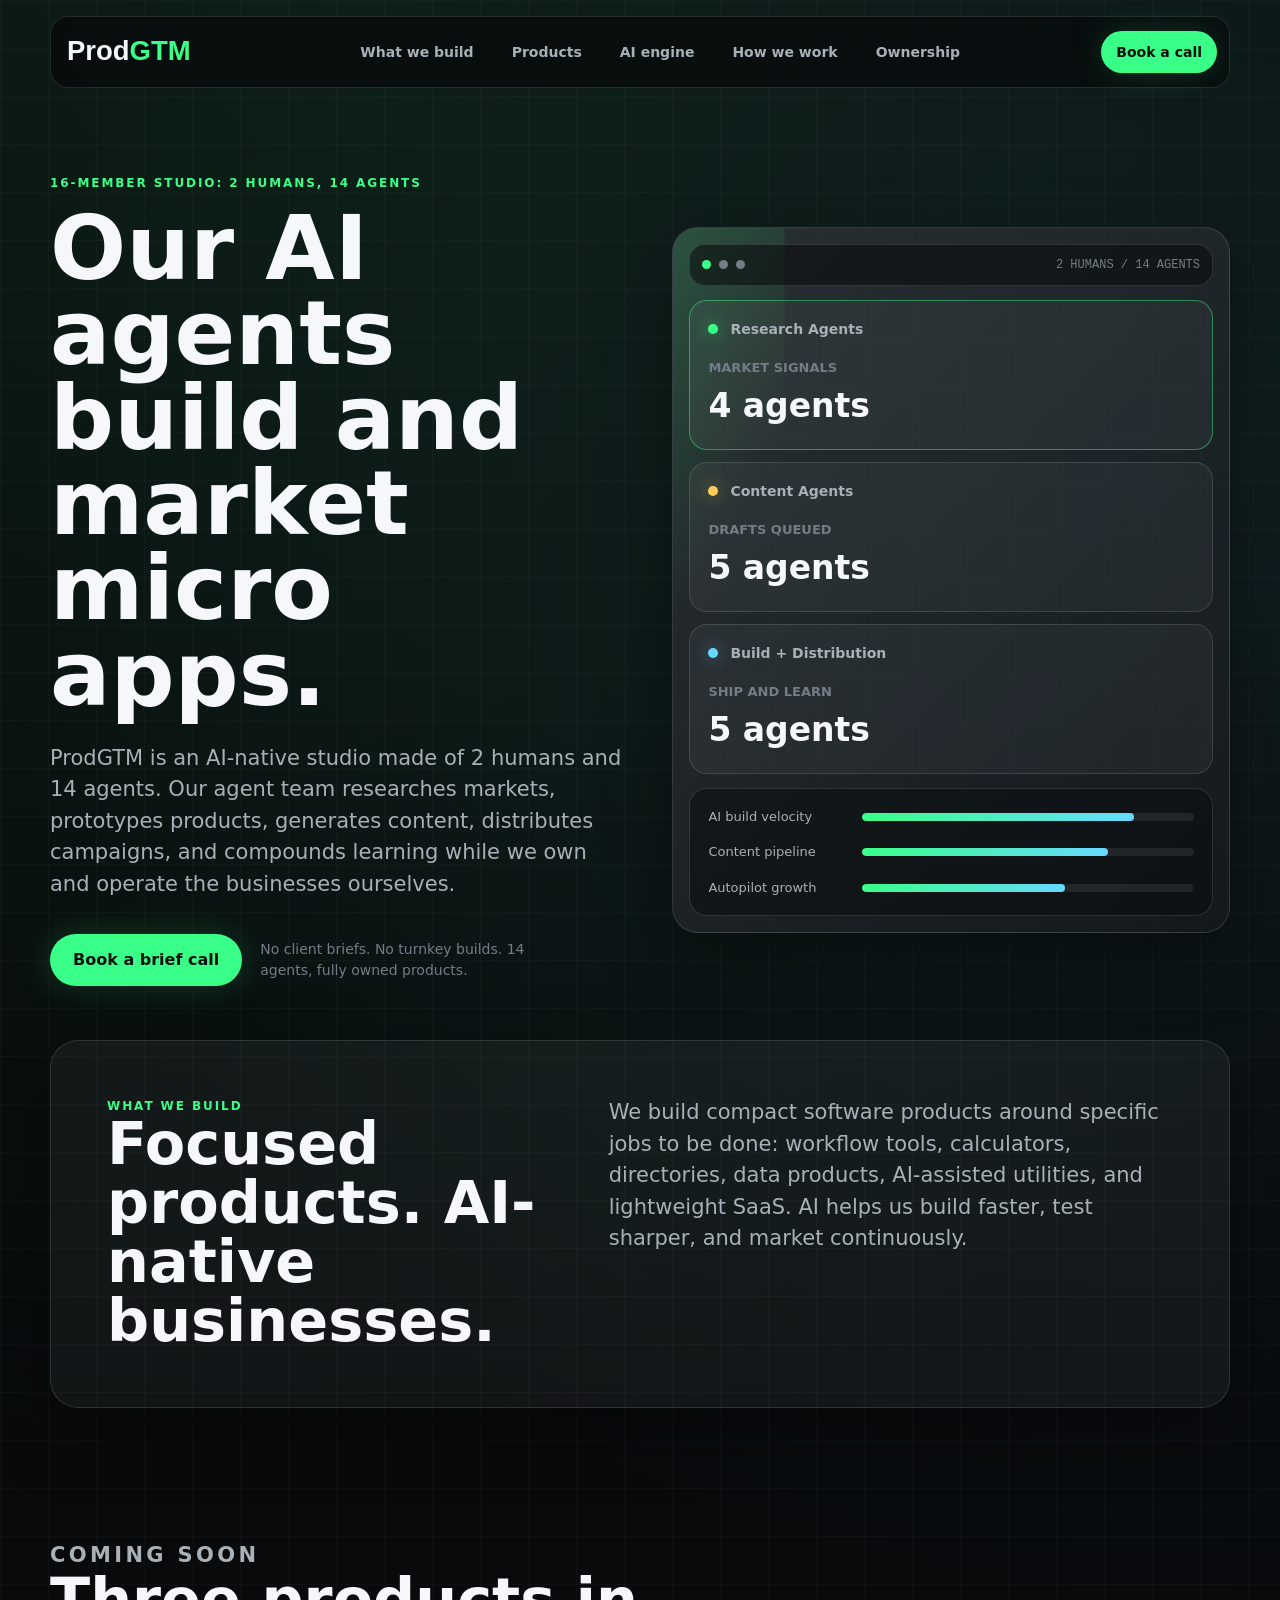
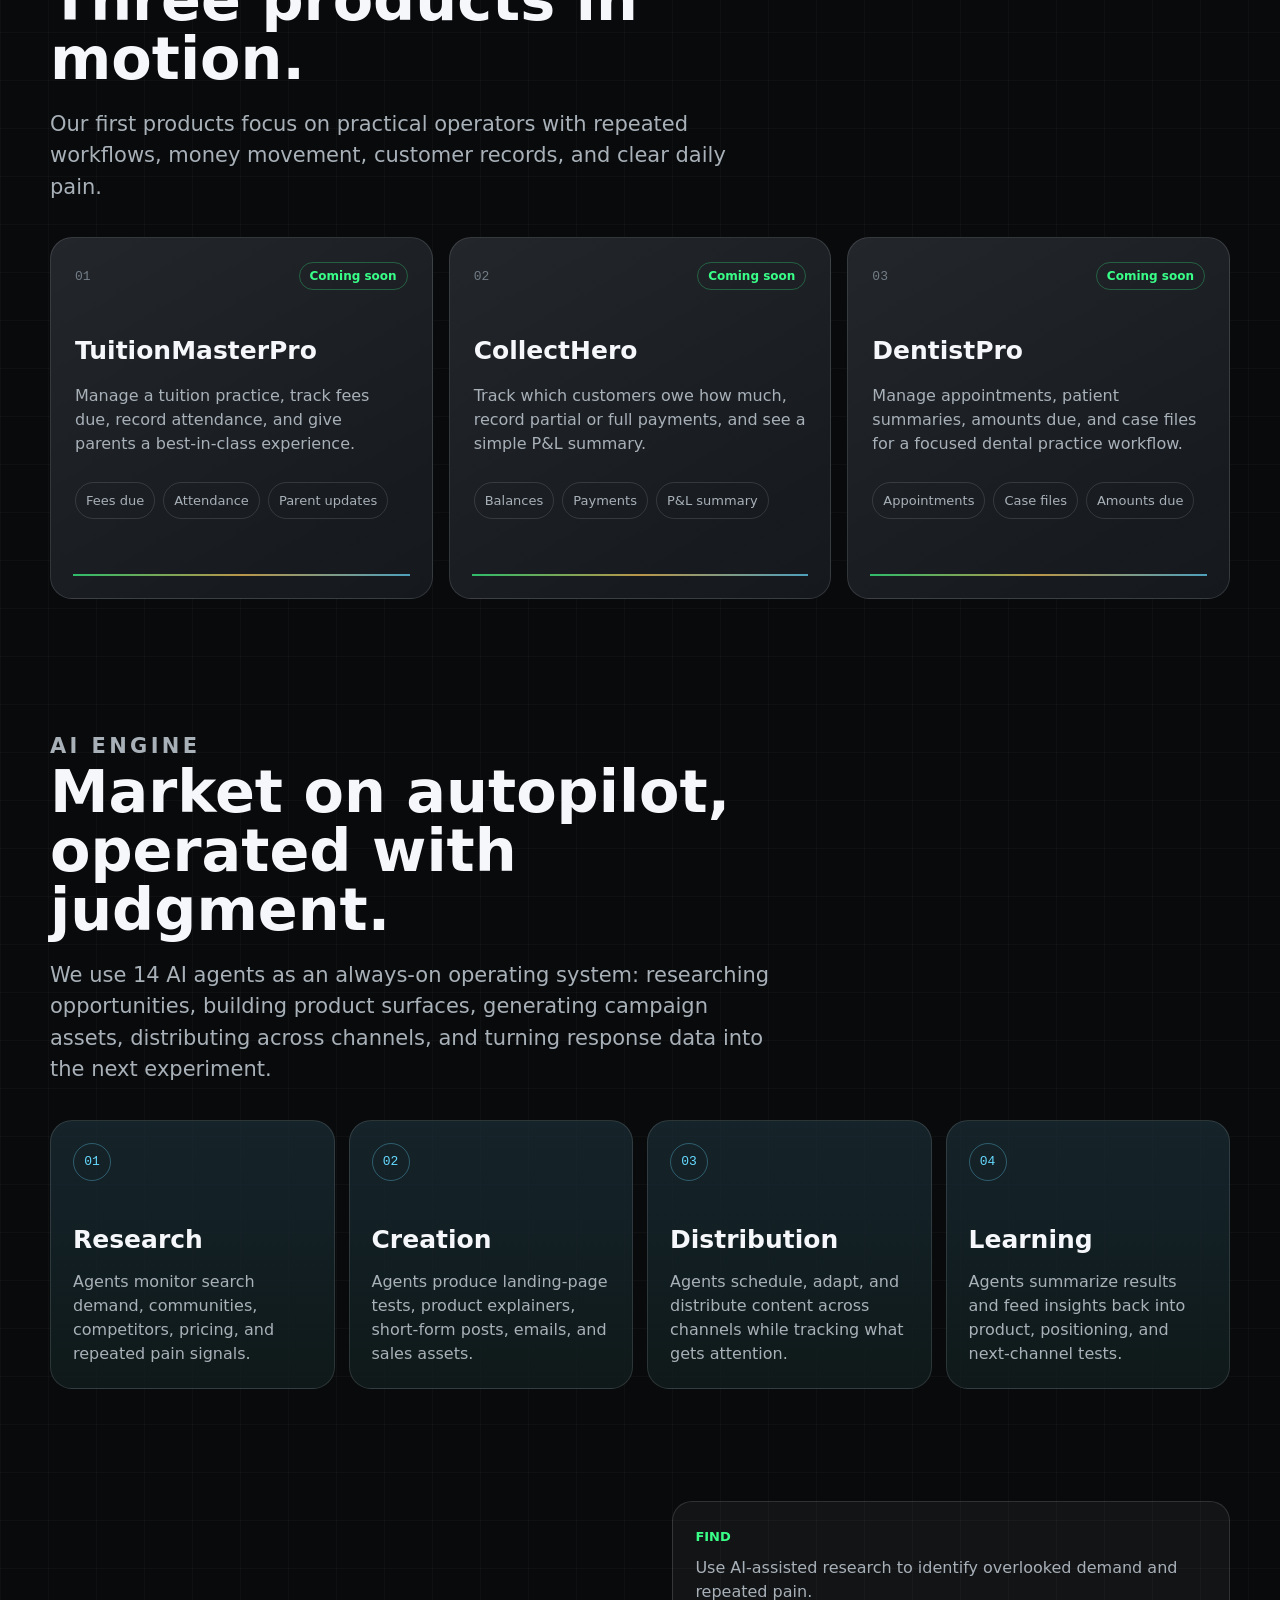
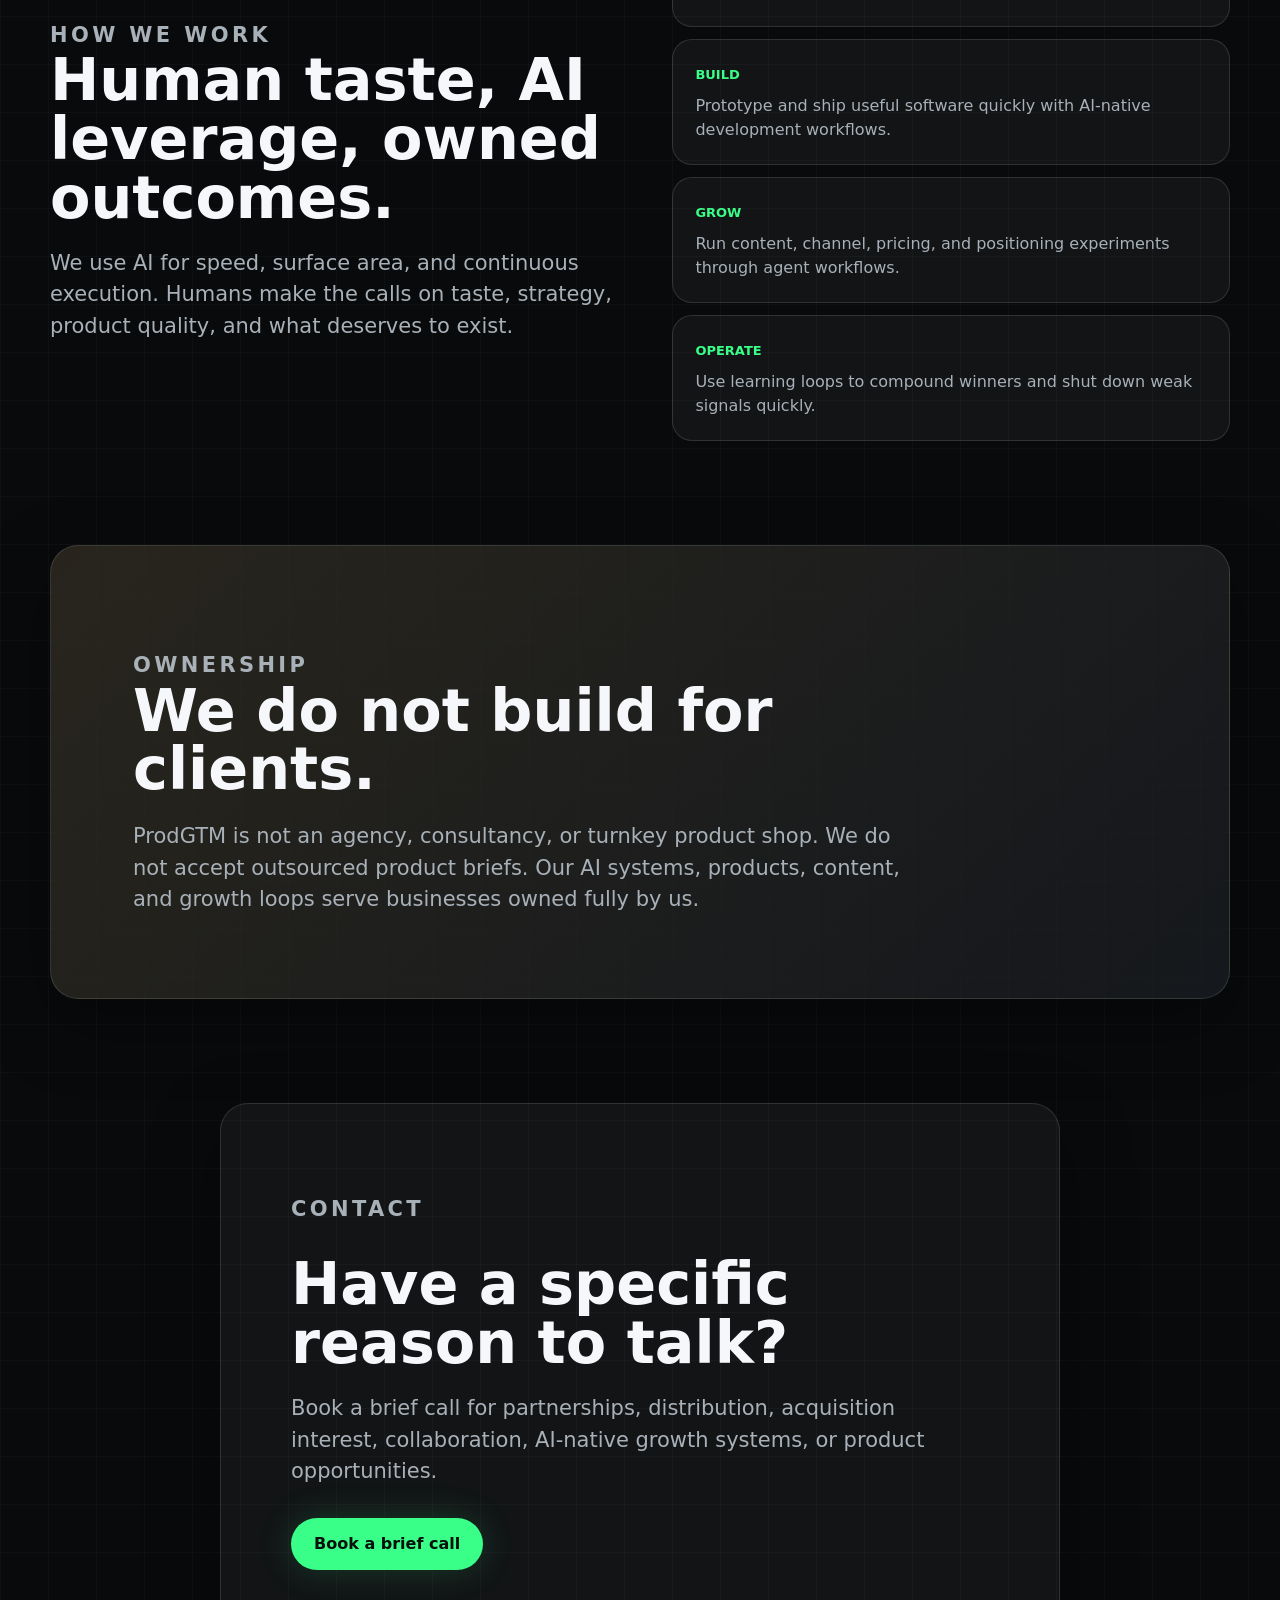
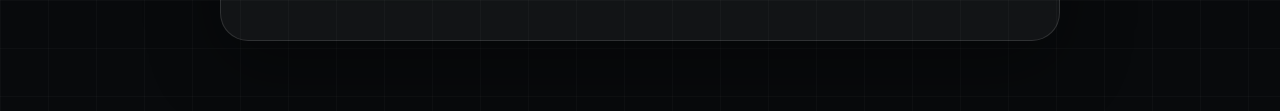
==== index.html @ bc2dc34a "Deploy ProdGTM static site" ====
<!doctype html>
<html lang="en">
  <head>
    <meta charset="utf-8" />
    <meta name="viewport" content="width=device-width, initial-scale=1" />
    <title>ProdGTM - AI-Native Owned Micro Apps</title>
    <meta
      name="description"
      content="ProdGTM is a 16-member AI-native studio: 2 humans and 14 agents building and marketing fully owned micro apps."
    />
    <meta property="og:title" content="ProdGTM - AI-Native Owned Micro Apps" />
    <meta
      property="og:description"
      content="Our AI agents build and market micro apps, with 2 humans steering taste, strategy, and ownership."
    />
    <meta property="og:type" content="website" />
    <meta property="og:url" content="https://prodgtm.com" />
    <link rel="icon" href="prodgtm-logo.svg" type="image/svg+xml" />
    <link rel="stylesheet" href="styles.css" />
  </head>
  <body>
    <div class="site-shell">
      <header class="site-header" data-elevate>
        <a class="brand" href="#top" aria-label="ProdGTM home">
          <img src="prodgtm-logo.svg" alt="ProdGTM" />
        </a>
        <nav class="desktop-nav" aria-label="Primary navigation">
          <a href="#build">What we build</a>
          <a href="#products">Products</a>
          <a href="#ai-system">AI engine</a>
          <a href="#work">How we work</a>
          <a href="#ownership">Ownership</a>
        </nav>
        <a class="nav-cta" href="https://calendar.app.google/MsTd3Yz6V2P5KDSB9" target="_blank" rel="noreferrer">
          Book a call
        </a>
      </header>

      <main id="top">
        <section class="hero section-grid" aria-labelledby="hero-title">
          <div class="hero-copy reveal">
            <p class="eyebrow">16-member studio: 2 humans, 14 agents</p>
            <h1 id="hero-title">Our AI agents build and market micro apps.</h1>
            <p class="hero-lede">
              ProdGTM is an AI-native studio made of 2 humans and 14 agents.
              Our agent team researches markets, prototypes products, generates content,
              distributes campaigns, and compounds learning while we own and operate
              the businesses ourselves.
            </p>
            <div class="hero-actions">
              <a class="primary-action" href="https://calendar.app.google/MsTd3Yz6V2P5KDSB9" target="_blank" rel="noreferrer">
                Book a brief call
              </a>
              <span>No client briefs. No turnkey builds. 14 agents, fully owned products.</span>
            </div>
          </div>

          <div class="product-console reveal" aria-label="ProdGTM AI-native operating system preview">
            <div class="console-topbar">
              <span></span>
              <span></span>
              <span></span>
              <p>2 humans / 14 agents</p>
            </div>
            <div class="console-grid">
              <article class="console-product active">
                <div>
                  <span class="status-dot"></span>
                  <p>Research Agents</p>
                </div>
                <strong>market signals</strong>
                <span class="metric">4 agents</span>
              </article>
              <article class="console-product">
                <div>
                  <span class="status-dot amber"></span>
                  <p>Content Agents</p>
                </div>
                <strong>drafts queued</strong>
                <span class="metric">5 agents</span>
              </article>
              <article class="console-product">
                <div>
                  <span class="status-dot blue"></span>
                  <p>Build + Distribution</p>
                </div>
                <strong>ship and learn</strong>
                <span class="metric">5 agents</span>
              </article>
            </div>
            <div class="signal-board">
              <div class="signal-row">
                <span>AI build velocity</span>
                <div><i style="width: 82%"></i></div>
              </div>
              <div class="signal-row">
                <span>Content pipeline</span>
                <div><i style="width: 74%"></i></div>
              </div>
              <div class="signal-row">
                <span>Autopilot growth</span>
                <div><i style="width: 61%"></i></div>
              </div>
            </div>
          </div>
        </section>

        <section class="intro-band reveal" id="build" aria-labelledby="build-title">
          <div>
            <p class="eyebrow">What we build</p>
            <h2 id="build-title">Focused products. AI-native businesses.</h2>
          </div>
          <p>
            We build compact software products around specific jobs to be done:
            workflow tools, calculators, directories, data products, AI-assisted utilities,
            and lightweight SaaS. AI helps us build faster, test sharper, and market continuously.
          </p>
        </section>

        <section class="products" id="products" aria-labelledby="products-title">
          <div class="section-heading reveal">
            <p class="eyebrow">Coming soon</p>
            <h2 id="products-title">Three products in motion.</h2>
            <p>
              Our first products focus on practical operators with repeated workflows,
              money movement, customer records, and clear daily pain.
            </p>
          </div>

          <div class="product-grid">
            <article class="product-card reveal" data-product-card>
              <div class="product-card-top">
                <span class="product-index">01</span>
                <span class="pill">Coming soon</span>
              </div>
              <h3>TuitionMasterPro</h3>
              <p>
                Manage a tuition practice, track fees due, record attendance,
                and give parents a best-in-class experience.
              </p>
              <ul>
                <li>Fees due</li>
                <li>Attendance</li>
                <li>Parent updates</li>
              </ul>
            </article>

            <article class="product-card reveal" data-product-card>
              <div class="product-card-top">
                <span class="product-index">02</span>
                <span class="pill">Coming soon</span>
              </div>
              <h3>CollectHero</h3>
              <p>
                Track which customers owe how much, record partial or full payments,
                and see a simple P&L summary.
              </p>
              <ul>
                <li>Balances</li>
                <li>Payments</li>
                <li>P&L summary</li>
              </ul>
            </article>

            <article class="product-card reveal" data-product-card>
              <div class="product-card-top">
                <span class="product-index">03</span>
                <span class="pill">Coming soon</span>
              </div>
              <h3>DentistPro</h3>
              <p>
                Manage appointments, patient summaries, amounts due, and case files
                for a focused dental practice workflow.
              </p>
              <ul>
                <li>Appointments</li>
                <li>Case files</li>
                <li>Amounts due</li>
              </ul>
            </article>
          </div>
        </section>

        <section class="ai-system" id="ai-system" aria-labelledby="ai-system-title">
          <div class="section-heading reveal">
            <p class="eyebrow">AI engine</p>
            <h2 id="ai-system-title">Market on autopilot, operated with judgment.</h2>
            <p>
              We use 14 AI agents as an always-on operating system: researching opportunities,
              building product surfaces, generating campaign assets, distributing across
              channels, and turning response data into the next experiment.
            </p>
          </div>

          <div class="agent-grid">
            <article class="agent-card reveal">
              <span>01</span>
              <h3>Research</h3>
              <p>Agents monitor search demand, communities, competitors, pricing, and repeated pain signals.</p>
            </article>
            <article class="agent-card reveal">
              <span>02</span>
              <h3>Creation</h3>
              <p>Agents produce landing-page tests, product explainers, short-form posts, emails, and sales assets.</p>
            </article>
            <article class="agent-card reveal">
              <span>03</span>
              <h3>Distribution</h3>
              <p>Agents schedule, adapt, and distribute content across channels while tracking what gets attention.</p>
            </article>
            <article class="agent-card reveal">
              <span>04</span>
              <h3>Learning</h3>
              <p>Agents summarize results and feed insights back into product, positioning, and next-channel tests.</p>
            </article>
          </div>
        </section>

        <section class="operating-model section-grid" id="work" aria-labelledby="work-title">
          <div class="section-heading reveal">
            <p class="eyebrow">How we work</p>
            <h2 id="work-title">Human taste, AI leverage, owned outcomes.</h2>
            <p>
              We use AI for speed, surface area, and continuous execution. Humans make the
              calls on taste, strategy, product quality, and what deserves to exist.
            </p>
          </div>
          <div class="principles reveal">
            <article>
              <span>Find</span>
              <p>Use AI-assisted research to identify overlooked demand and repeated pain.</p>
            </article>
            <article>
              <span>Build</span>
              <p>Prototype and ship useful software quickly with AI-native development workflows.</p>
            </article>
            <article>
              <span>Grow</span>
              <p>Run content, channel, pricing, and positioning experiments through agent workflows.</p>
            </article>
            <article>
              <span>Operate</span>
              <p>Use learning loops to compound winners and shut down weak signals quickly.</p>
            </article>
          </div>
        </section>

        <section class="ownership" id="ownership" aria-labelledby="ownership-title">
          <div class="ownership-inner reveal">
            <p class="eyebrow">Ownership</p>
            <h2 id="ownership-title">We do not build for clients.</h2>
            <p>
              ProdGTM is not an agency, consultancy, or turnkey product shop. We do not
              accept outsourced product briefs. Our AI systems, products, content, and growth
              loops serve businesses owned fully by us.
            </p>
          </div>
        </section>

        <section class="contact reveal" id="contact" aria-labelledby="contact-title">
          <p class="eyebrow">Contact</p>
          <h2 id="contact-title">Have a specific reason to talk?</h2>
          <p>
            Book a brief call for partnerships, distribution, acquisition interest,
            collaboration, AI-native growth systems, or product opportunities.
          </p>
          <a class="primary-action" href="https://calendar.app.google/MsTd3Yz6V2P5KDSB9" target="_blank" rel="noreferrer">
            Book a brief call
          </a>
        </section>
      </main>
    </div>
    <script src="script.js"></script>
  </body>
</html>
---- styles.css ----
:root {
  --bg: #080a0c;
  --panel: #101419;
  --panel-strong: #151b22;
  --text: #f5f7fa;
  --muted: #a8b0b8;
  --quiet: #737d87;
  --line: rgba(255, 255, 255, 0.12);
  --line-strong: rgba(255, 255, 255, 0.2);
  --green: #39ff88;
  --blue: #66d9ff;
  --amber: #ffcb5b;
  --shadow: 0 24px 70px rgba(0, 0, 0, 0.36);
}

* {
  box-sizing: border-box;
}

html {
  scroll-behavior: smooth;
  overflow-x: hidden;
}

body {
  margin: 0;
  min-width: 320px;
  overflow-x: hidden;
  background:
    linear-gradient(rgba(255, 255, 255, 0.025) 1px, transparent 1px),
    linear-gradient(90deg, rgba(255, 255, 255, 0.025) 1px, transparent 1px),
    radial-gradient(circle at 20% 0%, rgba(57, 255, 136, 0.08), transparent 30%),
    radial-gradient(circle at 90% 10%, rgba(102, 217, 255, 0.07), transparent 25%),
    var(--bg);
  background-size: 48px 48px, 48px 48px, auto, auto, auto;
  color: var(--text);
  font-family:
    Inter, ui-sans-serif, system-ui, -apple-system, BlinkMacSystemFont, "Segoe UI",
    sans-serif;
  line-height: 1.5;
}

a {
  color: inherit;
  text-decoration: none;
}

.site-shell {
  width: min(1180px, calc(100% - 32px));
  margin: 0 auto;
}

.site-header {
  position: sticky;
  top: 16px;
  z-index: 20;
  display: grid;
  grid-template-columns: auto 1fr auto;
  align-items: center;
  gap: 22px;
  min-height: 72px;
  margin-top: 16px;
  padding: 10px 12px 10px 16px;
  border: 1px solid var(--line);
  border-radius: 18px;
  background: rgba(8, 10, 12, 0.78);
  backdrop-filter: blur(18px);
  transition: border-color 180ms ease, background 180ms ease, box-shadow 180ms ease;
}

.site-header.is-elevated {
  border-color: var(--line-strong);
  background: rgba(8, 10, 12, 0.92);
  box-shadow: var(--shadow);
}

.brand {
  display: flex;
  align-items: center;
  width: 152px;
  height: 42px;
  overflow: hidden;
}

.brand img {
  width: 152px;
  height: 42px;
  object-fit: contain;
  object-position: left center;
}

.desktop-nav {
  display: flex;
  justify-content: center;
  gap: 10px;
}

.desktop-nav a,
.nav-cta {
  display: inline-flex;
  align-items: center;
  justify-content: center;
  min-height: 42px;
  padding: 0 14px;
  border-radius: 999px;
  color: var(--muted);
  font-size: 14px;
  font-weight: 650;
  white-space: nowrap;
}

.desktop-nav a:hover {
  color: var(--text);
  background: rgba(255, 255, 255, 0.06);
}

.nav-cta,
.primary-action {
  border: 1px solid rgba(57, 255, 136, 0.36);
  color: #07100b;
  background: var(--green);
  box-shadow: 0 0 34px rgba(57, 255, 136, 0.17);
}

.nav-cta:hover,
.primary-action:hover {
  transform: translateY(-1px);
  box-shadow: 0 12px 42px rgba(57, 255, 136, 0.24);
}

main {
  padding-bottom: 70px;
}

.section-grid {
  display: grid;
  grid-template-columns: minmax(0, 1.02fr) minmax(360px, 0.98fr);
  gap: 42px;
  align-items: center;
}

.hero {
  min-height: calc(100vh - 104px);
  padding: 86px 0 54px;
}

.eyebrow {
  margin: 0 0 14px;
  color: var(--green);
  font-size: 12px;
  font-weight: 760;
  letter-spacing: 0.16em;
  text-transform: uppercase;
}

h1,
h2,
h3,
p {
  overflow-wrap: anywhere;
}

h1 {
  max-width: 760px;
  margin: 0;
  font-size: clamp(52px, 7vw, 92px);
  line-height: 0.95;
  letter-spacing: 0;
}

h2 {
  margin: 0;
  font-size: clamp(34px, 4.6vw, 62px);
  line-height: 1;
  letter-spacing: 0;
}

h3 {
  margin: 0;
  font-size: 25px;
  letter-spacing: 0;
}

.hero-lede,
.section-heading p,
.intro-band > p,
.ownership p,
.contact p {
  color: var(--muted);
  font-size: clamp(17px, 2vw, 21px);
}

.hero-lede {
  max-width: 660px;
  margin: 26px 0 0;
}

.hero-actions {
  display: flex;
  align-items: center;
  gap: 18px;
  margin-top: 34px;
}

.hero-actions span {
  max-width: 310px;
  color: var(--quiet);
  font-size: 14px;
}

.primary-action {
  display: inline-flex;
  align-items: center;
  justify-content: center;
  min-height: 52px;
  padding: 0 22px;
  border-radius: 999px;
  font-weight: 780;
  text-align: center;
  transition: transform 180ms ease, box-shadow 180ms ease;
}

.product-console {
  position: relative;
  padding: 16px;
  border: 1px solid var(--line);
  border-radius: 26px;
  background:
    linear-gradient(135deg, rgba(255, 255, 255, 0.11), rgba(255, 255, 255, 0.02)),
    rgba(16, 20, 25, 0.72);
  box-shadow: var(--shadow);
  overflow: hidden;
}

.product-console::before {
  content: "";
  position: absolute;
  inset: 0;
  background:
    linear-gradient(120deg, transparent 0%, rgba(57, 255, 136, 0.18) 45%, transparent 70%);
  transform: translateX(-80%);
  animation: scan 7s ease-in-out infinite;
  pointer-events: none;
}

.console-topbar {
  position: relative;
  display: flex;
  align-items: center;
  gap: 8px;
  min-height: 42px;
  padding: 0 12px;
  border: 1px solid var(--line);
  border-radius: 16px;
  background: rgba(8, 10, 12, 0.55);
}

.console-topbar span {
  width: 9px;
  height: 9px;
  border-radius: 50%;
  background: var(--quiet);
}

.console-topbar span:first-child {
  background: var(--green);
}

.console-topbar p {
  margin: 0 0 0 auto;
  color: var(--quiet);
  font-family: ui-monospace, "SFMono-Regular", Menlo, Consolas, monospace;
  font-size: 12px;
  text-transform: uppercase;
}

.console-grid {
  position: relative;
  display: grid;
  gap: 12px;
  margin-top: 14px;
}

.console-product {
  padding: 18px;
  border: 1px solid var(--line);
  border-radius: 18px;
  background: rgba(255, 255, 255, 0.045);
}

.console-product.active {
  border-color: rgba(57, 255, 136, 0.45);
}

.console-product div,
.product-card-top {
  display: flex;
  align-items: center;
  justify-content: space-between;
  gap: 12px;
}

.console-product p {
  margin: 0 auto 0 0;
  color: var(--muted);
  font-size: 14px;
  font-weight: 700;
}

.console-product strong {
  display: block;
  margin-top: 18px;
  color: var(--quiet);
  font-size: 13px;
  text-transform: uppercase;
}

.metric {
  display: block;
  margin-top: 4px;
  font-size: 33px;
  font-weight: 780;
}

.status-dot {
  width: 10px;
  height: 10px;
  border-radius: 50%;
  background: var(--green);
  box-shadow: 0 0 16px rgba(57, 255, 136, 0.6);
}

.status-dot.amber {
  background: var(--amber);
  box-shadow: 0 0 16px rgba(255, 203, 91, 0.5);
}

.status-dot.blue {
  background: var(--blue);
  box-shadow: 0 0 16px rgba(102, 217, 255, 0.5);
}

.signal-board {
  position: relative;
  display: grid;
  gap: 16px;
  margin-top: 14px;
  padding: 18px;
  border: 1px solid var(--line);
  border-radius: 18px;
  background: rgba(8, 10, 12, 0.45);
}

.signal-row {
  display: grid;
  grid-template-columns: 140px 1fr;
  gap: 14px;
  align-items: center;
}

.signal-row span {
  color: var(--muted);
  font-size: 13px;
}

.signal-row div {
  height: 8px;
  overflow: hidden;
  border-radius: 999px;
  background: rgba(255, 255, 255, 0.08);
}

.signal-row i {
  display: block;
  height: 100%;
  border-radius: inherit;
  background: linear-gradient(90deg, var(--green), var(--blue));
}

.intro-band,
.ownership,
.contact {
  margin: 0 0 104px;
  border: 1px solid var(--line);
  border-radius: 28px;
  background: rgba(255, 255, 255, 0.045);
  box-shadow: var(--shadow);
}

.intro-band {
  display: grid;
  grid-template-columns: 0.9fr 1.1fr;
  gap: 40px;
  align-items: start;
  padding: clamp(28px, 5vw, 56px);
}

.intro-band p {
  margin: 0;
}

.products,
.ai-system,
.operating-model {
  padding: 8px 0 104px;
}

.section-heading {
  max-width: 720px;
}

.section-heading p {
  margin: 20px 0 0;
}

.product-grid {
  display: grid;
  grid-template-columns: repeat(3, 1fr);
  gap: 16px;
  margin-top: 34px;
}

.product-card {
  position: relative;
  min-height: 362px;
  padding: 24px;
  border: 1px solid var(--line);
  border-radius: 22px;
  background:
    linear-gradient(150deg, rgba(255, 255, 255, 0.08), rgba(255, 255, 255, 0.02)),
    var(--panel);
  overflow: hidden;
  transition: transform 220ms ease, border-color 220ms ease, background 220ms ease;
}

.product-card::after {
  content: "";
  position: absolute;
  inset: auto 22px 22px 22px;
  height: 2px;
  background: linear-gradient(90deg, var(--green), var(--amber), var(--blue));
  opacity: 0.7;
}

.product-card:hover,
.product-card.is-hovered {
  transform: translateY(-6px);
  border-color: rgba(255, 255, 255, 0.28);
  background:
    linear-gradient(150deg, rgba(57, 255, 136, 0.1), rgba(102, 217, 255, 0.045)),
    var(--panel-strong);
}

.product-index {
  color: var(--quiet);
  font-family: ui-monospace, "SFMono-Regular", Menlo, Consolas, monospace;
  font-size: 13px;
}

.pill {
  display: inline-flex;
  align-items: center;
  min-height: 28px;
  padding: 0 10px;
  border: 1px solid rgba(57, 255, 136, 0.28);
  border-radius: 999px;
  color: var(--green);
  font-size: 12px;
  font-weight: 760;
}

.product-card h3 {
  margin-top: 42px;
}

.product-card p {
  margin: 14px 0 0;
  color: var(--muted);
}

.product-card ul {
  display: flex;
  flex-wrap: wrap;
  gap: 8px;
  margin: 26px 0 0;
  padding: 0;
  list-style: none;
}

.product-card li {
  padding: 8px 10px;
  border: 1px solid var(--line);
  border-radius: 999px;
  color: var(--muted);
  font-size: 13px;
}

.agent-grid {
  display: grid;
  grid-template-columns: repeat(4, 1fr);
  gap: 14px;
  margin-top: 34px;
}

.agent-card {
  min-height: 260px;
  padding: 22px;
  border: 1px solid var(--line);
  border-radius: 22px;
  background:
    linear-gradient(180deg, rgba(102, 217, 255, 0.09), rgba(57, 255, 136, 0.035)),
    rgba(16, 20, 25, 0.76);
}

.agent-card span {
  display: inline-flex;
  align-items: center;
  justify-content: center;
  width: 38px;
  height: 38px;
  border: 1px solid rgba(102, 217, 255, 0.32);
  border-radius: 50%;
  color: var(--blue);
  font-family: ui-monospace, "SFMono-Regular", Menlo, Consolas, monospace;
  font-size: 13px;
}

.agent-card h3 {
  margin-top: 40px;
}

.agent-card p {
  margin: 12px 0 0;
  color: var(--muted);
}

@media (max-width: 1100px) {
  .desktop-nav {
    gap: 4px;
  }

  .desktop-nav a {
    padding: 0 10px;
    font-size: 13px;
  }

  .agent-grid {
    grid-template-columns: repeat(2, 1fr);
  }
}

.principles {
  display: grid;
  gap: 12px;
}

.principles article {
  padding: 22px;
  border: 1px solid var(--line);
  border-radius: 20px;
  background: rgba(255, 255, 255, 0.045);
}

.principles span {
  color: var(--green);
  font-size: 13px;
  font-weight: 780;
  text-transform: uppercase;
}

.principles p {
  margin: 8px 0 0;
  color: var(--muted);
}

.ownership {
  padding: clamp(34px, 7vw, 82px);
  background:
    linear-gradient(135deg, rgba(255, 203, 91, 0.11), rgba(255, 255, 255, 0.03)),
    rgba(16, 20, 25, 0.72);
}

.ownership-inner {
  max-width: 900px;
}

.ownership p {
  max-width: 780px;
  margin: 22px 0 0;
}

.contact {
  display: grid;
  justify-items: start;
  max-width: 840px;
  margin: 0 auto;
  padding: clamp(34px, 6vw, 70px);
}

.contact h2 {
  max-width: 720px;
}

.contact p {
  max-width: 690px;
  margin: 20px 0 30px;
}

.reveal {
  opacity: 0;
  transform: translateY(18px);
  transition: opacity 600ms ease, transform 600ms ease;
}

.reveal.is-visible {
  opacity: 1;
  transform: translateY(0);
}

@keyframes scan {
  0%,
  55% {
    transform: translateX(-90%);
  }
  100% {
    transform: translateX(90%);
  }
}

@media (max-width: 920px) {
  .site-header {
    grid-template-columns: auto auto;
    justify-content: space-between;
  }

  .desktop-nav {
    display: none;
  }

  .section-grid,
  .intro-band,
  .product-grid,
  .agent-grid {
    grid-template-columns: 1fr;
  }

  .hero {
    min-height: auto;
    padding-top: 64px;
  }

  .product-console {
    max-width: 620px;
  }
}

@media (max-width: 620px) {
  .site-shell {
    width: min(100% - 24px, 1180px);
  }

  .site-header {
    top: 10px;
    min-height: 64px;
    gap: 10px;
    padding: 9px;
    border-radius: 16px;
  }

  .brand {
    width: 126px;
    height: 36px;
  }

  .brand img {
    width: 126px;
    height: 36px;
  }

  .nav-cta {
    min-height: 38px;
    padding: 0 12px;
    font-size: 13px;
  }

  h1 {
    font-size: clamp(40px, 12.5vw, 58px);
    line-height: 0.98;
  }

  h2 {
    font-size: clamp(31px, 10vw, 44px);
    line-height: 1.04;
  }

  h3 {
    font-size: 23px;
  }

  .eyebrow {
    font-size: 11px;
    letter-spacing: 0.13em;
  }

  .hero {
    padding-bottom: 44px;
  }

  .hero-lede,
  .section-heading p,
  .intro-band > p,
  .ownership p,
  .contact p {
    font-size: 16px;
  }

  .hero-actions {
    align-items: flex-start;
    flex-direction: column;
    gap: 12px;
    margin-top: 28px;
  }

  .hero-actions span {
    max-width: 100%;
  }

  .product-console {
    padding: 10px;
    border-radius: 20px;
  }

  .console-product,
  .signal-board,
  .principles article,
  .product-card,
  .agent-card {
    border-radius: 16px;
  }

  .console-topbar p {
    font-size: 10px;
    letter-spacing: 0;
  }

  .metric {
    font-size: 27px;
  }

  .signal-row {
    grid-template-columns: 1fr;
    gap: 7px;
  }

  .intro-band,
  .ownership,
  .contact {
    margin-bottom: 72px;
    border-radius: 20px;
    padding: 24px;
  }

  .products,
  .ai-system,
  .operating-model {
    padding-bottom: 72px;
  }

  .product-card {
    min-height: auto;
    padding: 22px;
  }

  .agent-card {
    min-height: auto;
    padding: 20px;
  }

  .agent-card h3 {
    margin-top: 28px;
  }
}

@media (max-width: 420px) {
  .site-shell {
    width: min(100% - 18px, 1180px);
  }

  .site-header {
    top: 8px;
    min-height: 58px;
    padding: 8px;
  }

  .brand {
    width: 112px;
    height: 32px;
  }

  .brand img {
    width: 112px;
    height: 32px;
  }

  .nav-cta {
    min-height: 36px;
    padding: 0 10px;
    font-size: 12px;
  }

  .hero {
    padding-top: 52px;
  }

  .primary-action {
    width: 100%;
    min-height: 50px;
  }

  .console-product {
    padding: 15px;
  }

  .metric {
    font-size: 24px;
  }

  .product-card ul {
    gap: 6px;
  }

  .product-card li {
    padding: 7px 9px;
    font-size: 12px;
  }
}

@media (prefers-reduced-motion: reduce) {
  *,
  *::before,
  *::after {
    animation-duration: 0.01ms !important;
    animation-iteration-count: 1 !important;
    scroll-behavior: auto !important;
    transition-duration: 0.01ms !important;
  }
}
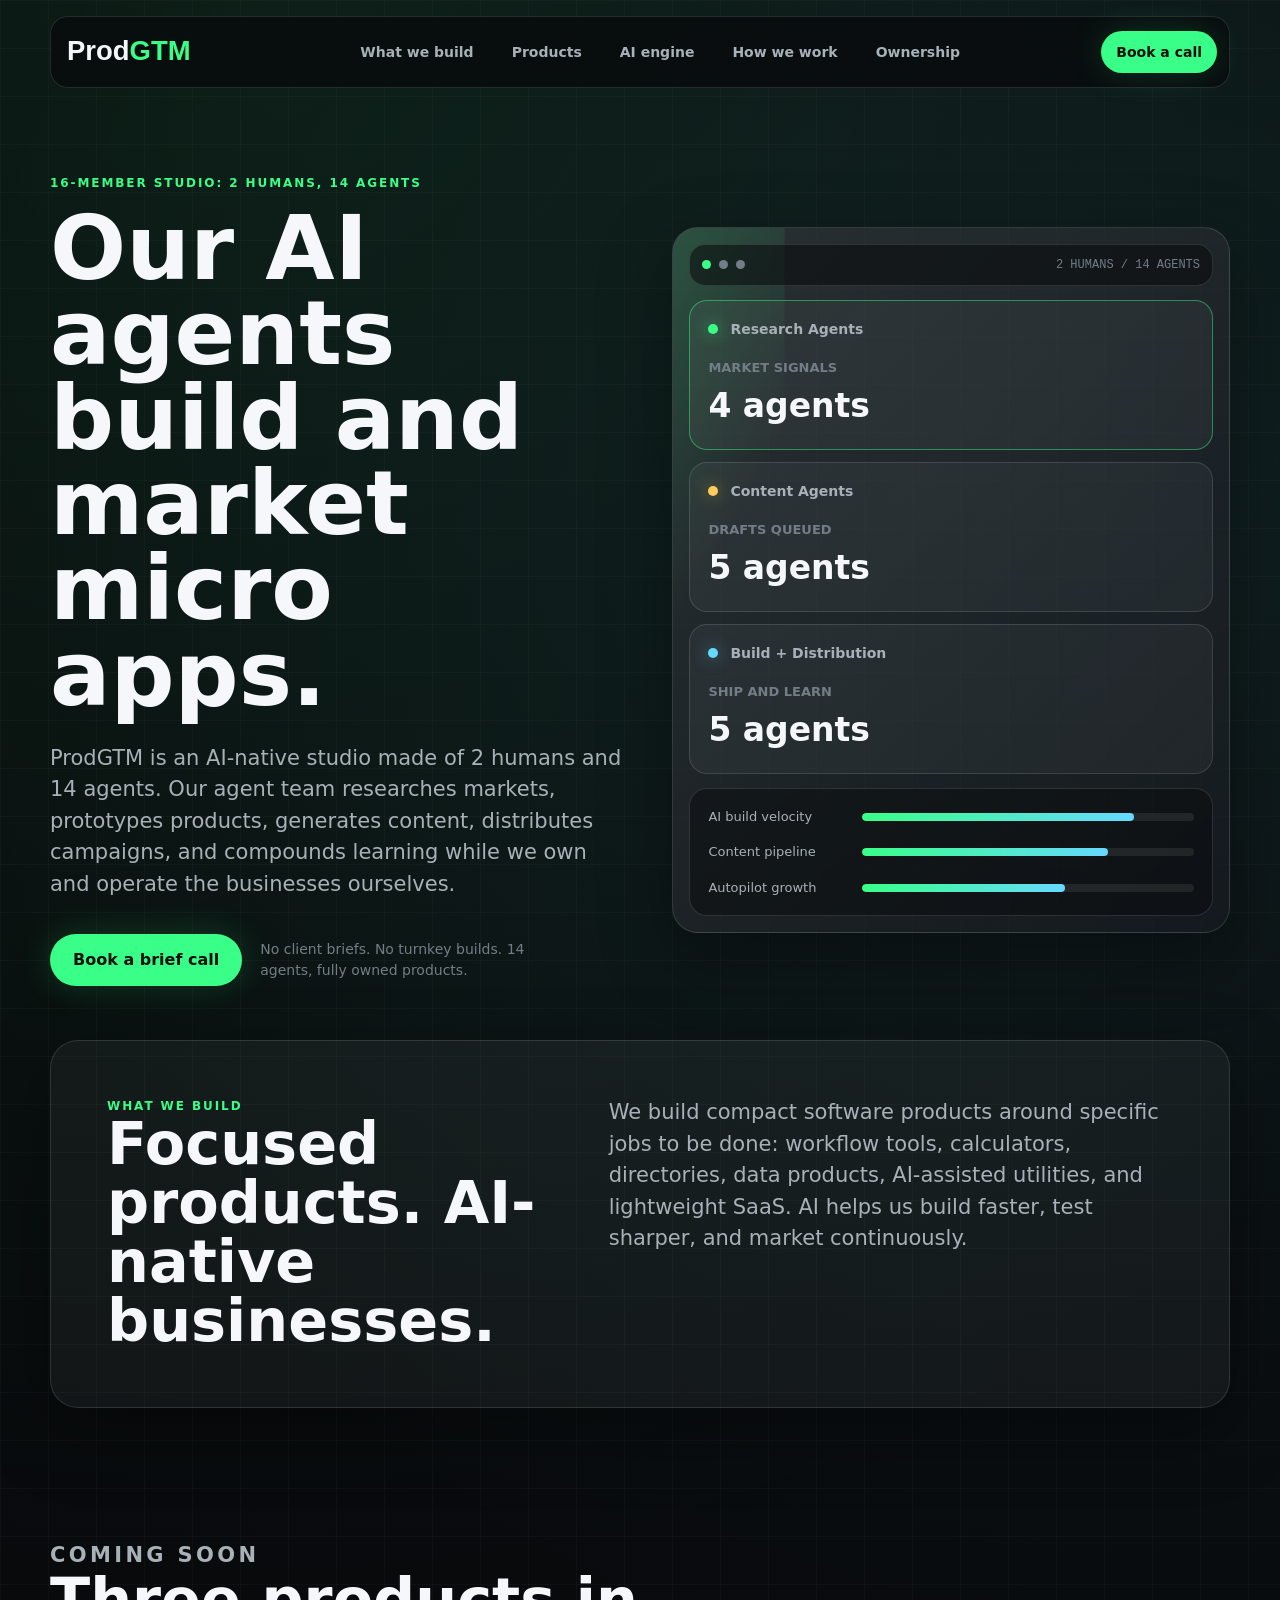
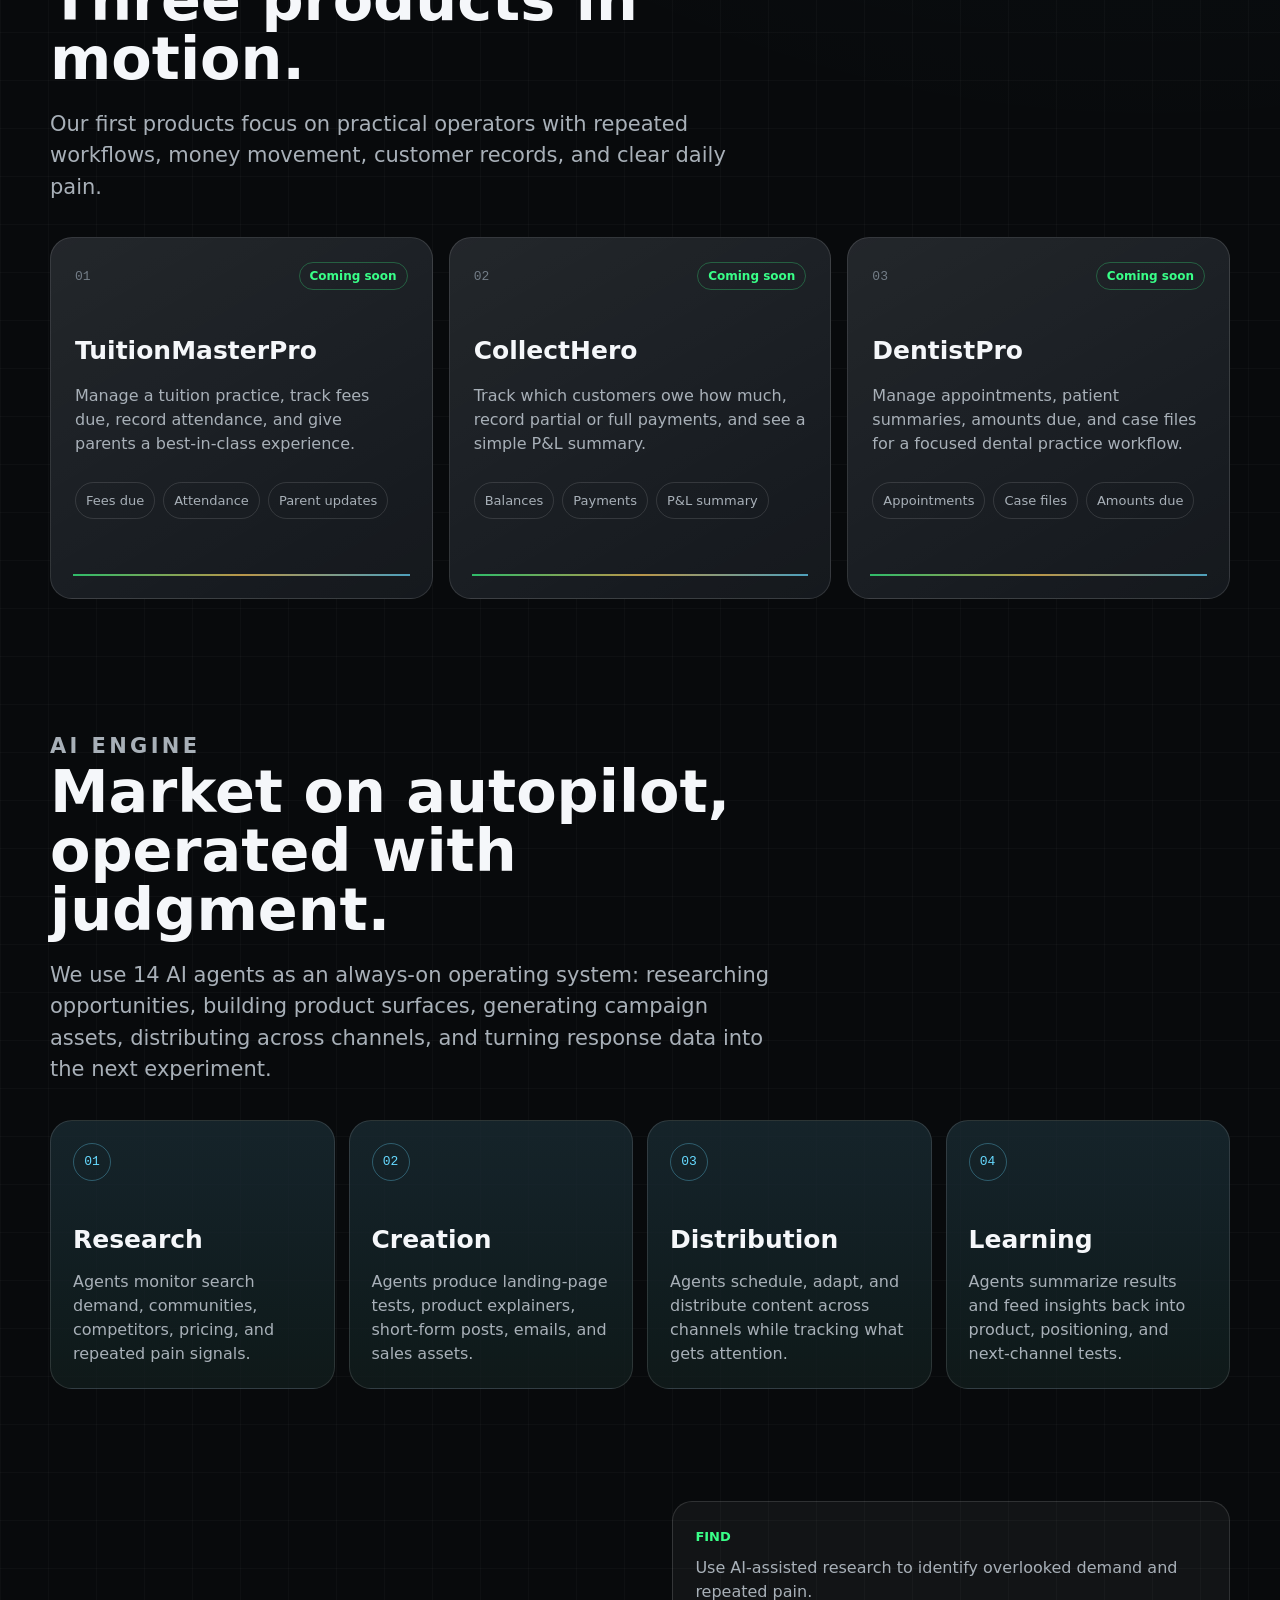
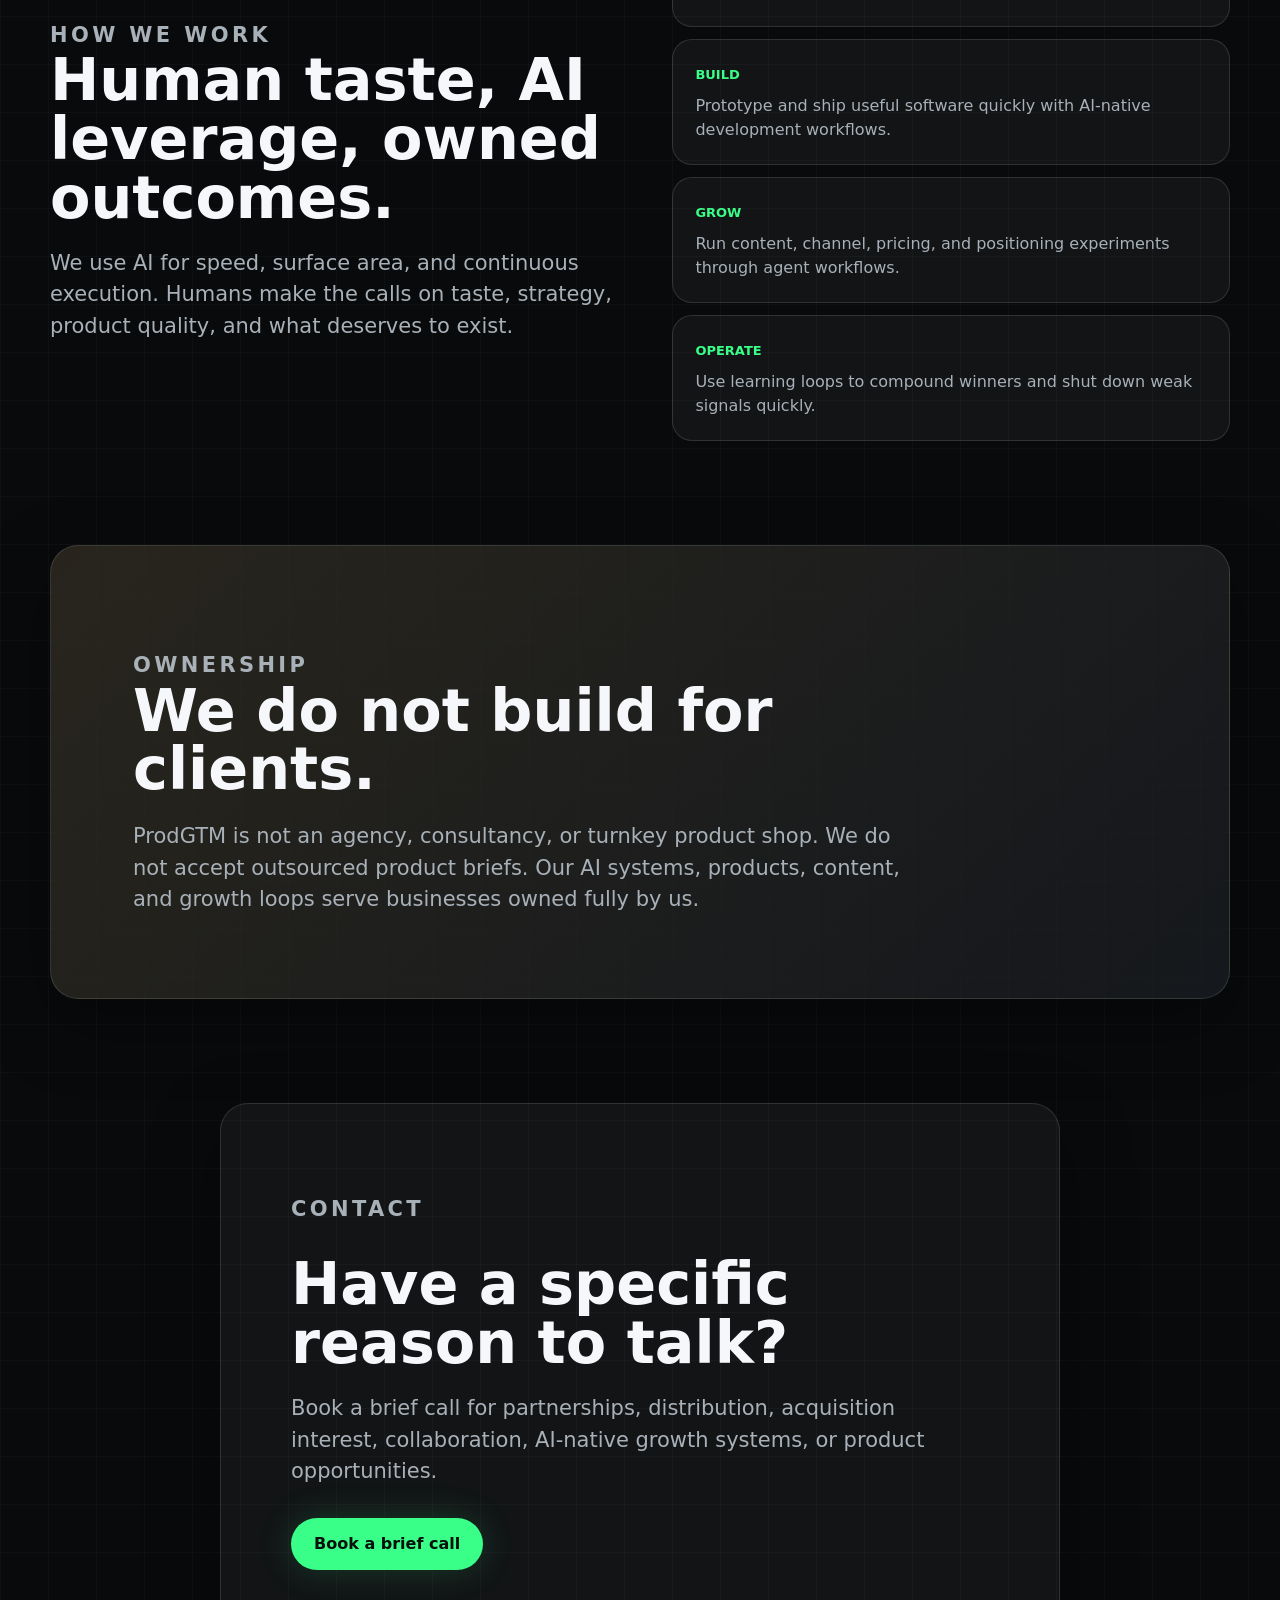
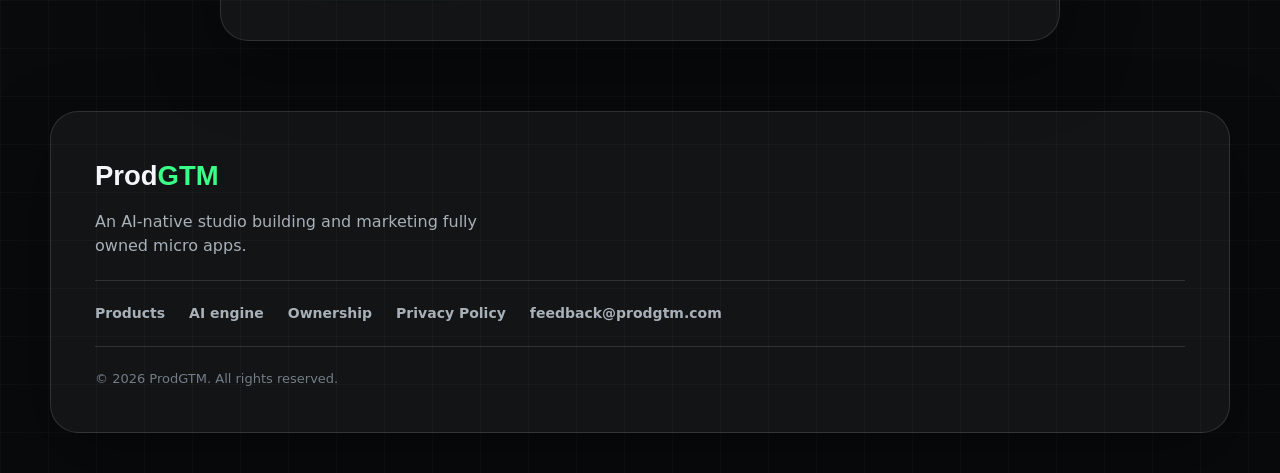
==== commit 8a7a7ec9: "Make privacy policy cover all ProdGTM brands; add homepage footer - Rewrite privacy policy as a sing" ====
--- a/index.html
+++ b/index.html
@@ -269,6 +269,27 @@
           </a>
         </section>
       </main>
+
+      <footer class="site-footer reveal">
+        <div class="footer-top">
+          <a class="brand" href="#top" aria-label="ProdGTM home">
+            <img src="prodgtm-logo.svg" alt="ProdGTM" />
+          </a>
+          <p class="footer-tagline">
+            An AI-native studio building and marketing fully owned micro apps.
+          </p>
+        </div>
+        <nav class="footer-links" aria-label="Footer navigation">
+          <a href="#products">Products</a>
+          <a href="#ai-system">AI engine</a>
+          <a href="#ownership">Ownership</a>
+          <a href="/privacy-policy">Privacy Policy</a>
+          <a href="mailto:feedback@prodgtm.com">feedback@prodgtm.com</a>
+        </nav>
+        <div class="footer-bottom">
+          <p>© 2026 ProdGTM. All rights reserved.</p>
+        </div>
+      </footer>
     </div>
     <script src="script.js"></script>
   </body>
--- a/styles.css
+++ b/styles.css
@@ -606,6 +606,63 @@
   margin: 20px 0 30px;
 }
 
+.site-footer {
+  margin: 0 0 40px;
+  padding: clamp(28px, 4vw, 44px);
+  border: 1px solid var(--line);
+  border-radius: 28px;
+  background: rgba(255, 255, 255, 0.045);
+  box-shadow: var(--shadow);
+  display: grid;
+  gap: 22px;
+}
+
+.footer-top {
+  display: flex;
+  flex-direction: column;
+  gap: 12px;
+}
+
+.footer-tagline {
+  margin: 0;
+  max-width: 440px;
+  color: var(--muted);
+}
+
+.footer-links {
+  display: flex;
+  flex-wrap: wrap;
+  gap: 10px 24px;
+  padding: 22px 0;
+  border-top: 1px solid var(--line);
+  border-bottom: 1px solid var(--line);
+}
+
+.footer-links a {
+  color: var(--muted);
+  font-size: 14px;
+  font-weight: 650;
+  transition: color 160ms ease;
+}
+
+.footer-links a:hover {
+  color: var(--text);
+}
+
+.footer-bottom {
+  display: flex;
+  justify-content: space-between;
+  align-items: center;
+  flex-wrap: wrap;
+  gap: 8px;
+}
+
+.footer-bottom p {
+  margin: 0;
+  color: var(--quiet);
+  font-size: 13px;
+}
+
 .reveal {
   opacity: 0;
   transform: translateY(18px);
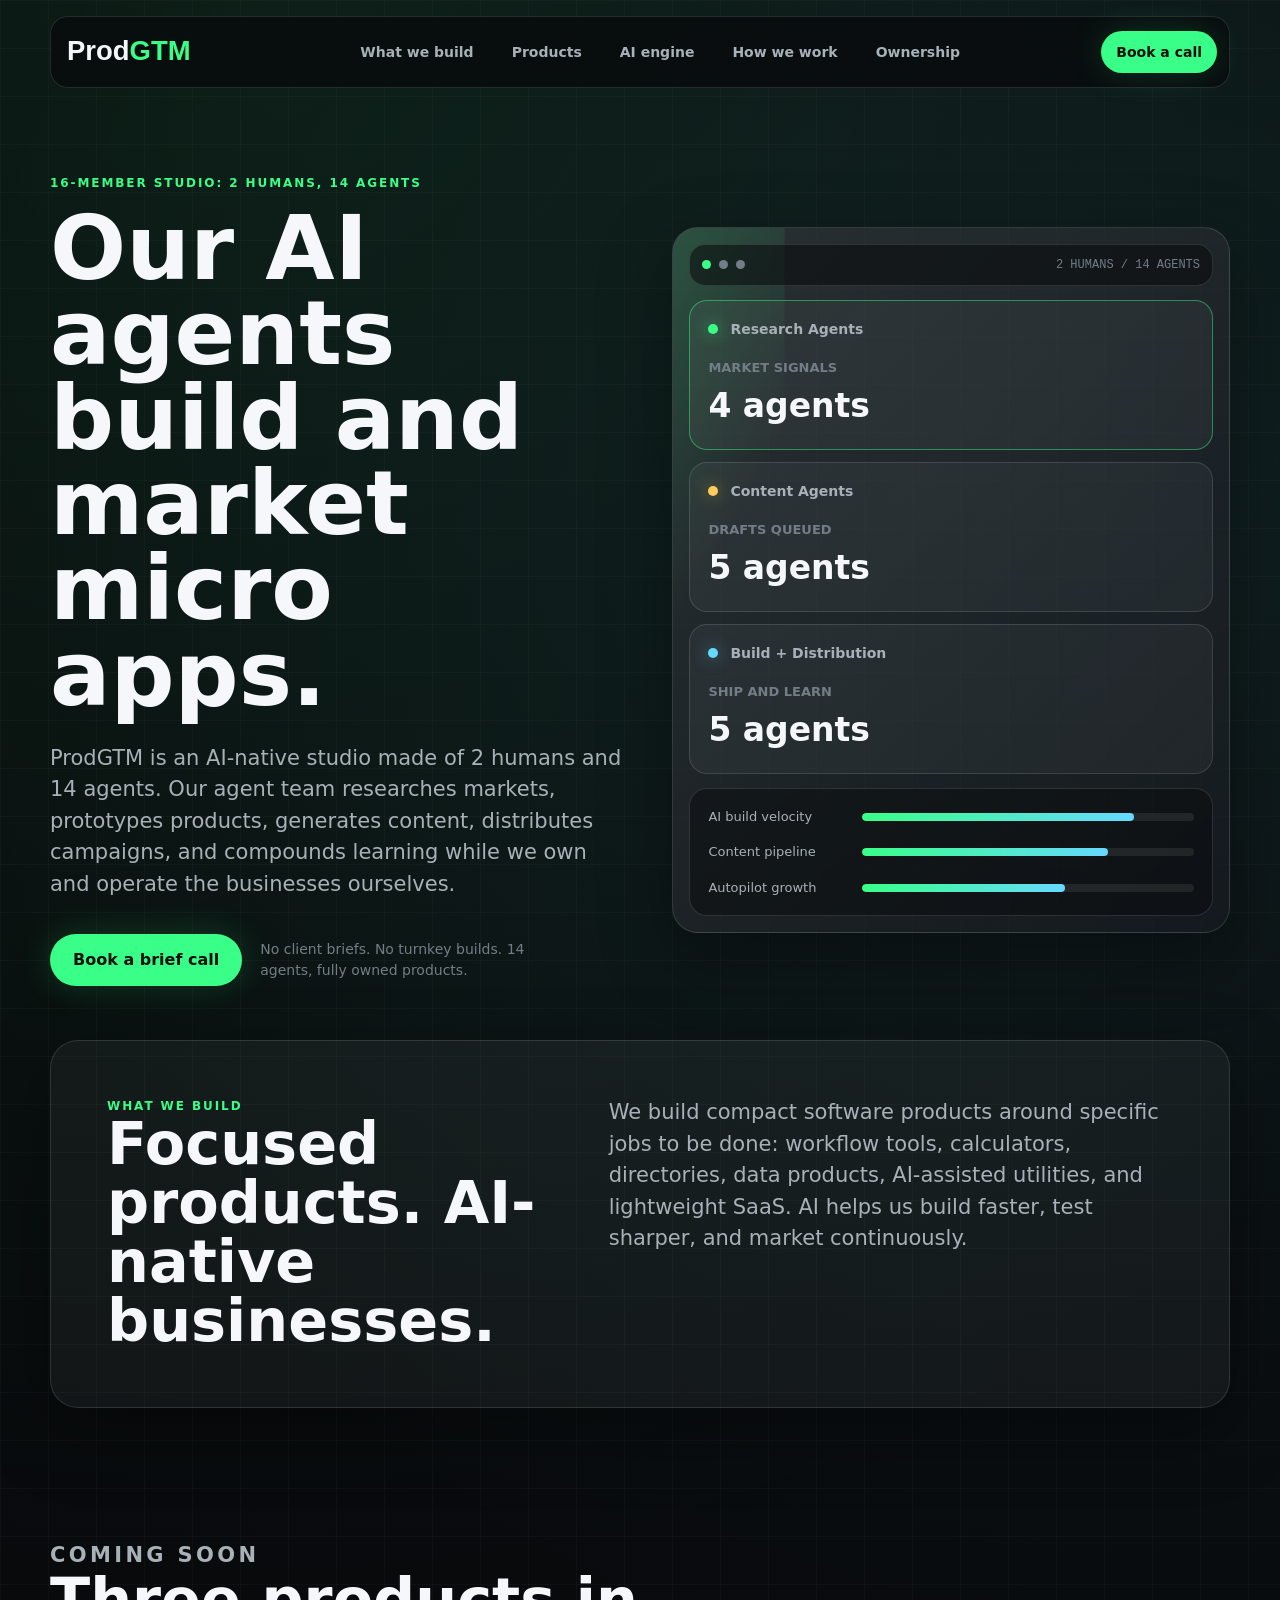
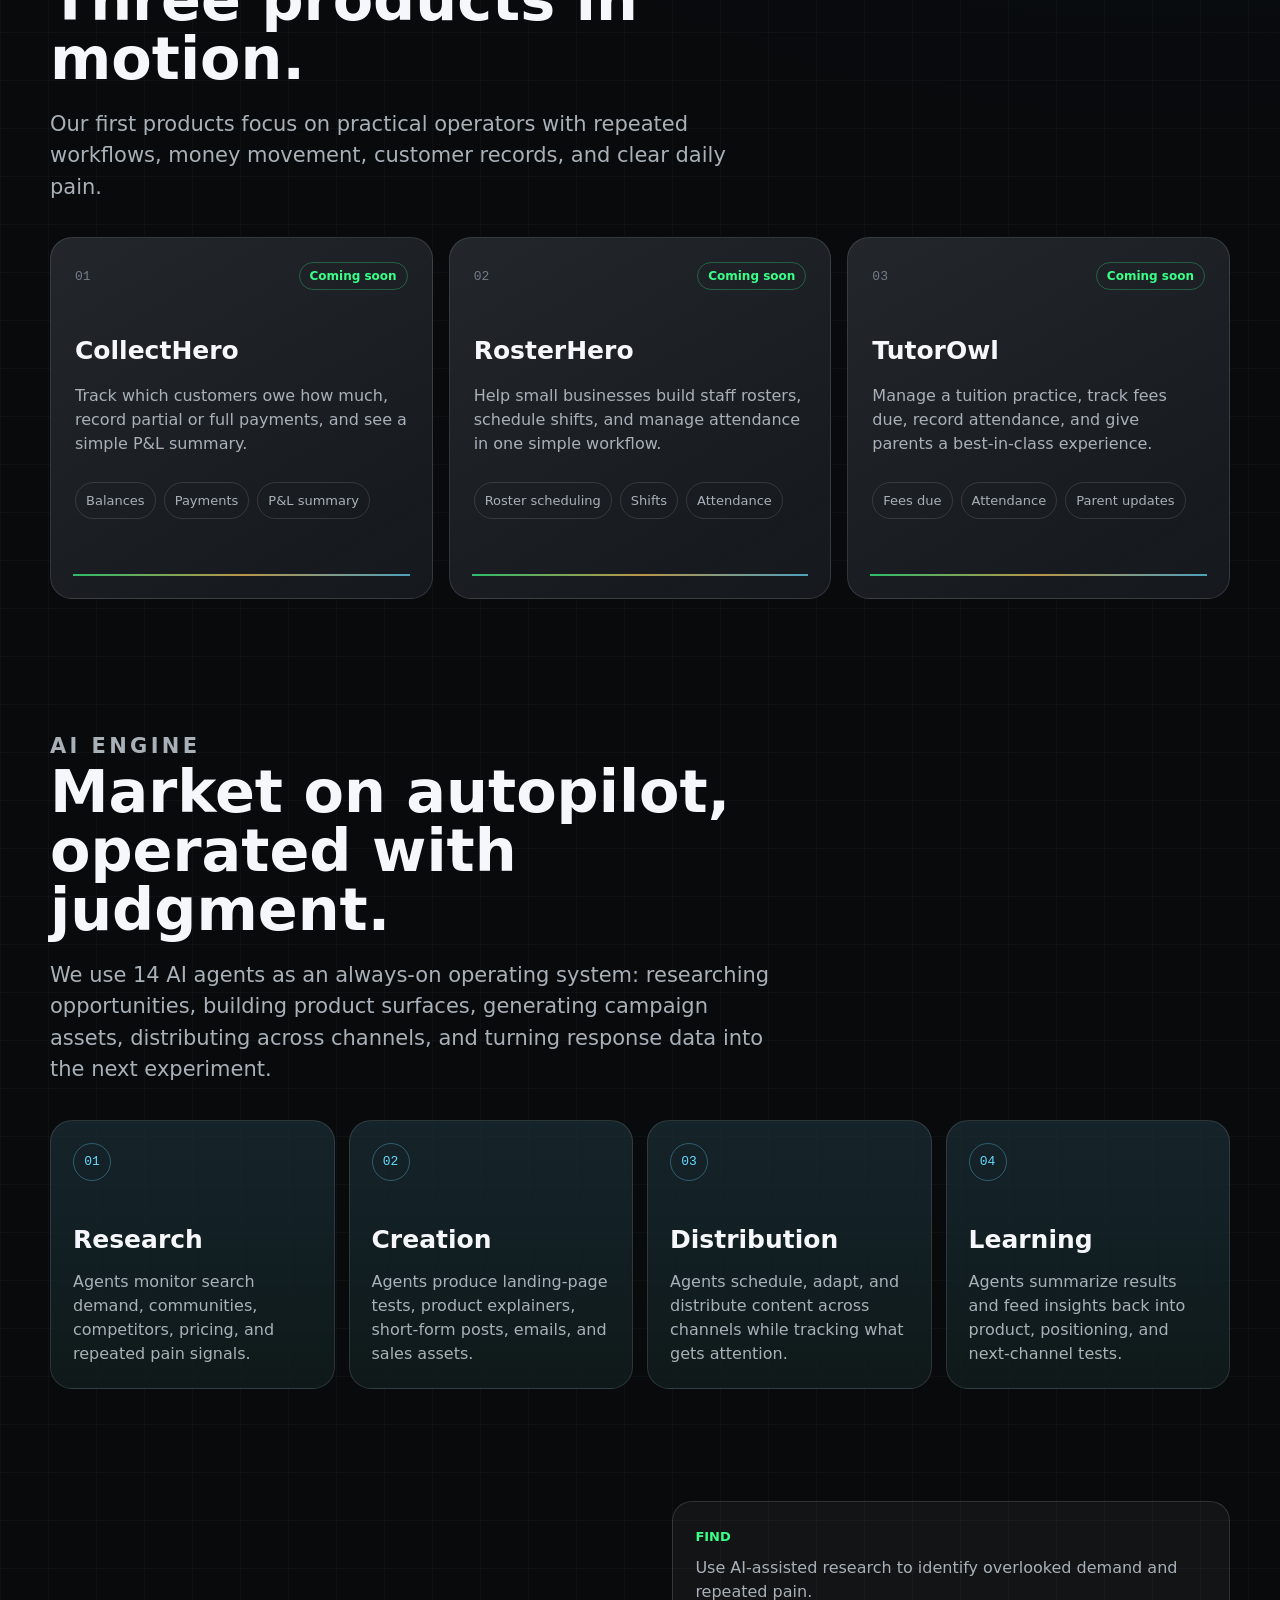
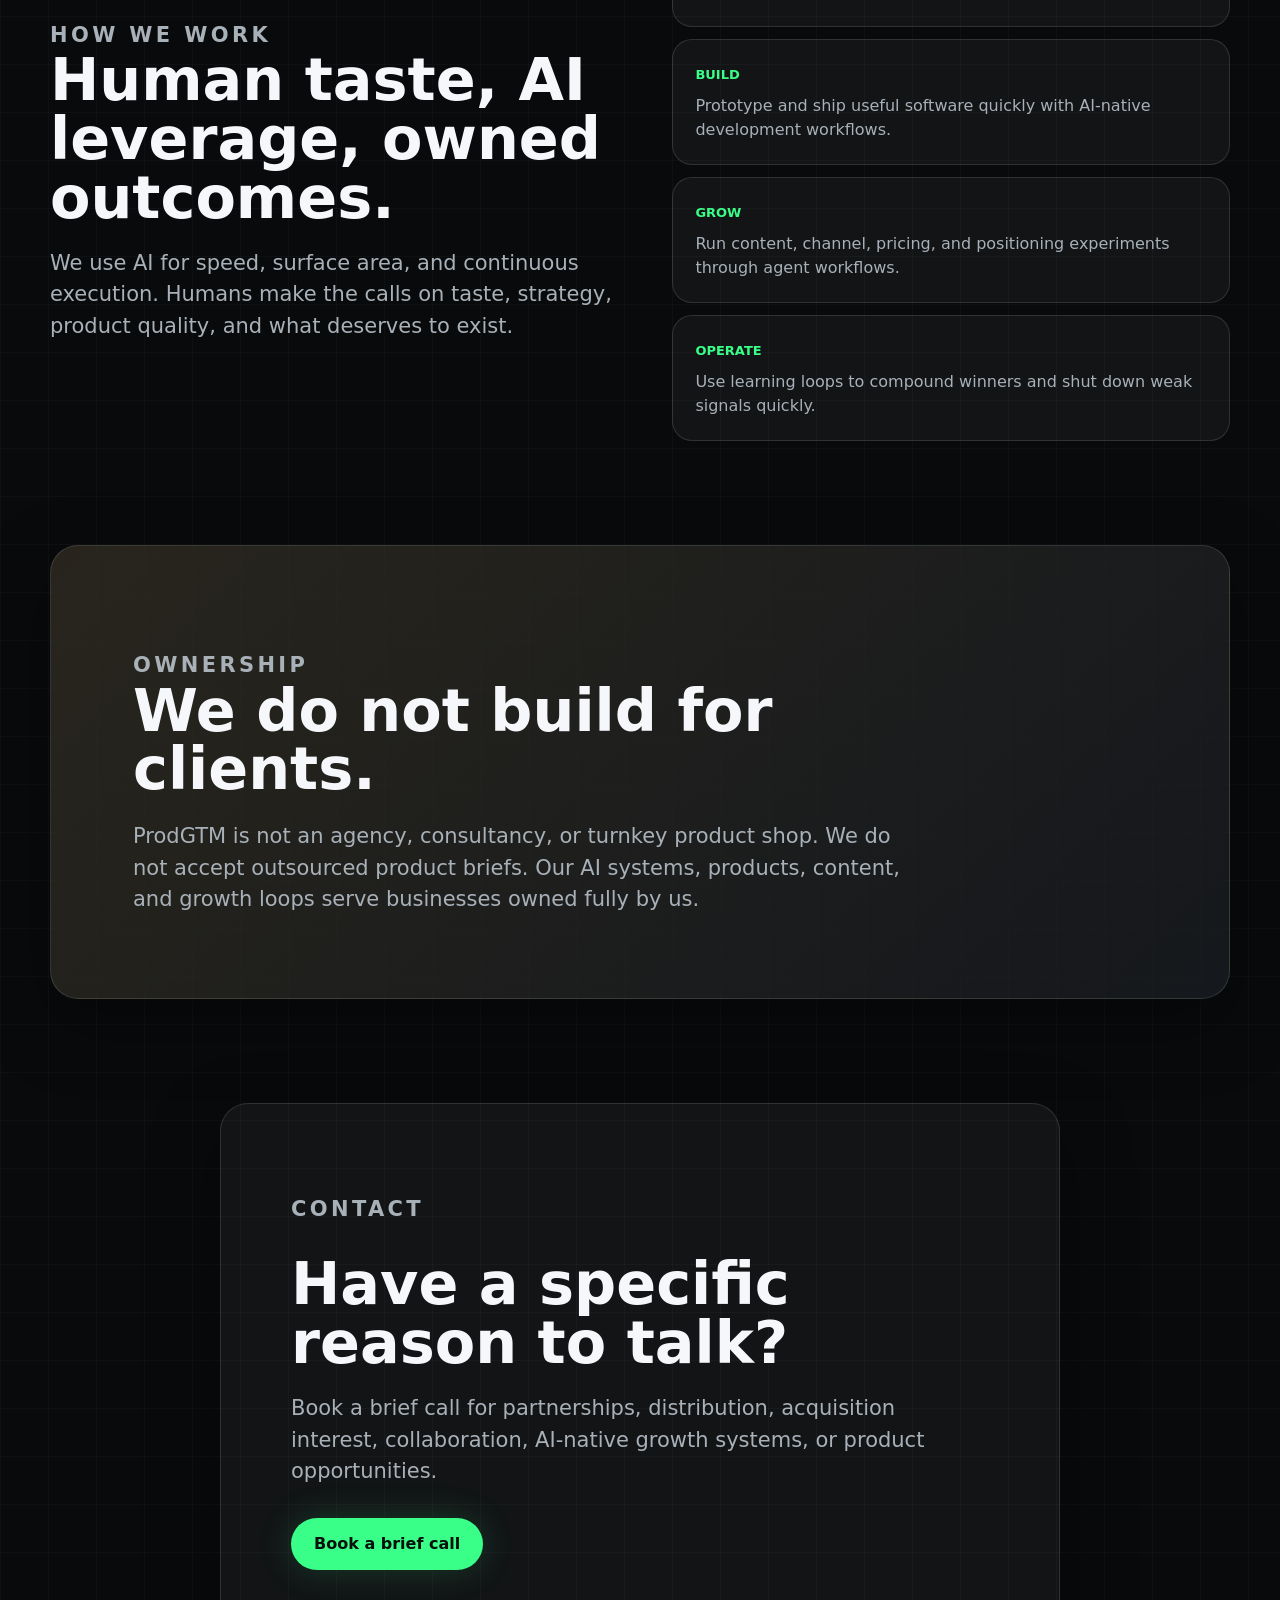
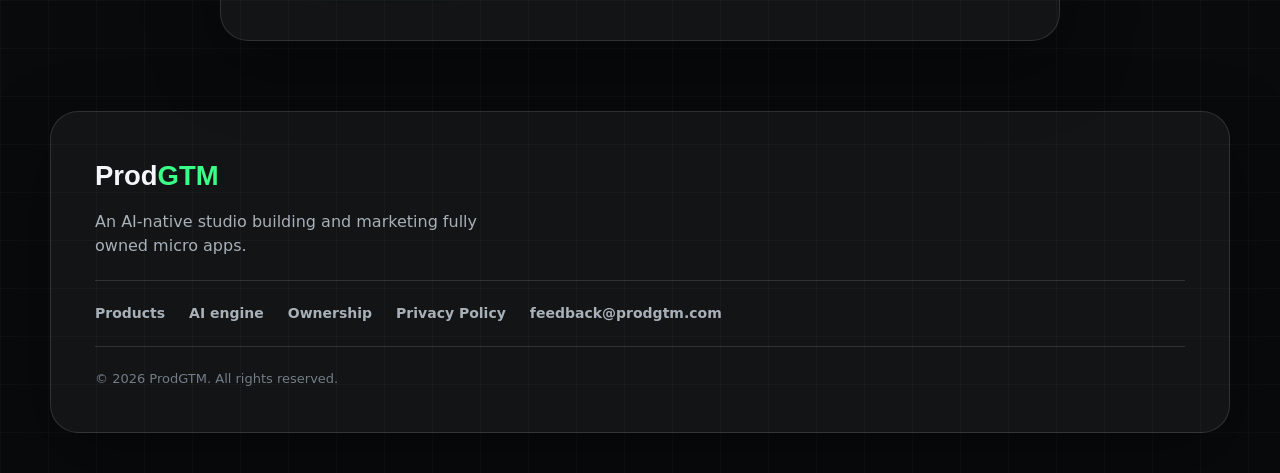
==== commit 703d92e3: "Update products: add RosterHero, rename TutorOwl, drop DentistPro - Reorder cards to CollectHero, Ro" ====
--- a/index.html
+++ b/index.html
@@ -133,23 +133,6 @@
                 <span class="product-index">01</span>
                 <span class="pill">Coming soon</span>
               </div>
-              <h3>TuitionMasterPro</h3>
-              <p>
-                Manage a tuition practice, track fees due, record attendance,
-                and give parents a best-in-class experience.
-              </p>
-              <ul>
-                <li>Fees due</li>
-                <li>Attendance</li>
-                <li>Parent updates</li>
-              </ul>
-            </article>
-
-            <article class="product-card reveal" data-product-card>
-              <div class="product-card-top">
-                <span class="product-index">02</span>
-                <span class="pill">Coming soon</span>
-              </div>
               <h3>CollectHero</h3>
               <p>
                 Track which customers owe how much, record partial or full payments,
@@ -164,18 +147,35 @@
 
             <article class="product-card reveal" data-product-card>
               <div class="product-card-top">
+                <span class="product-index">02</span>
+                <span class="pill">Coming soon</span>
+              </div>
+              <h3>RosterHero</h3>
+              <p>
+                Help small businesses build staff rosters, schedule shifts,
+                and manage attendance in one simple workflow.
+              </p>
+              <ul>
+                <li>Roster scheduling</li>
+                <li>Shifts</li>
+                <li>Attendance</li>
+              </ul>
+            </article>
+
+            <article class="product-card reveal" data-product-card>
+              <div class="product-card-top">
                 <span class="product-index">03</span>
                 <span class="pill">Coming soon</span>
               </div>
-              <h3>DentistPro</h3>
+              <h3>TutorOwl</h3>
               <p>
-                Manage appointments, patient summaries, amounts due, and case files
-                for a focused dental practice workflow.
+                Manage a tuition practice, track fees due, record attendance,
+                and give parents a best-in-class experience.
               </p>
               <ul>
-                <li>Appointments</li>
-                <li>Case files</li>
-                <li>Amounts due</li>
+                <li>Fees due</li>
+                <li>Attendance</li>
+                <li>Parent updates</li>
               </ul>
             </article>
           </div>
--- a/styles.css
+++ b/styles.css
@@ -19,13 +19,13 @@
 
 html {
   scroll-behavior: smooth;
-  overflow-x: hidden;
+  overflow-x: clip;
 }
 
 body {
   margin: 0;
   min-width: 320px;
-  overflow-x: hidden;
+  overflow-x: clip;
   background:
     linear-gradient(rgba(255, 255, 255, 0.025) 1px, transparent 1px),
     linear-gradient(90deg, rgba(255, 255, 255, 0.025) 1px, transparent 1px),
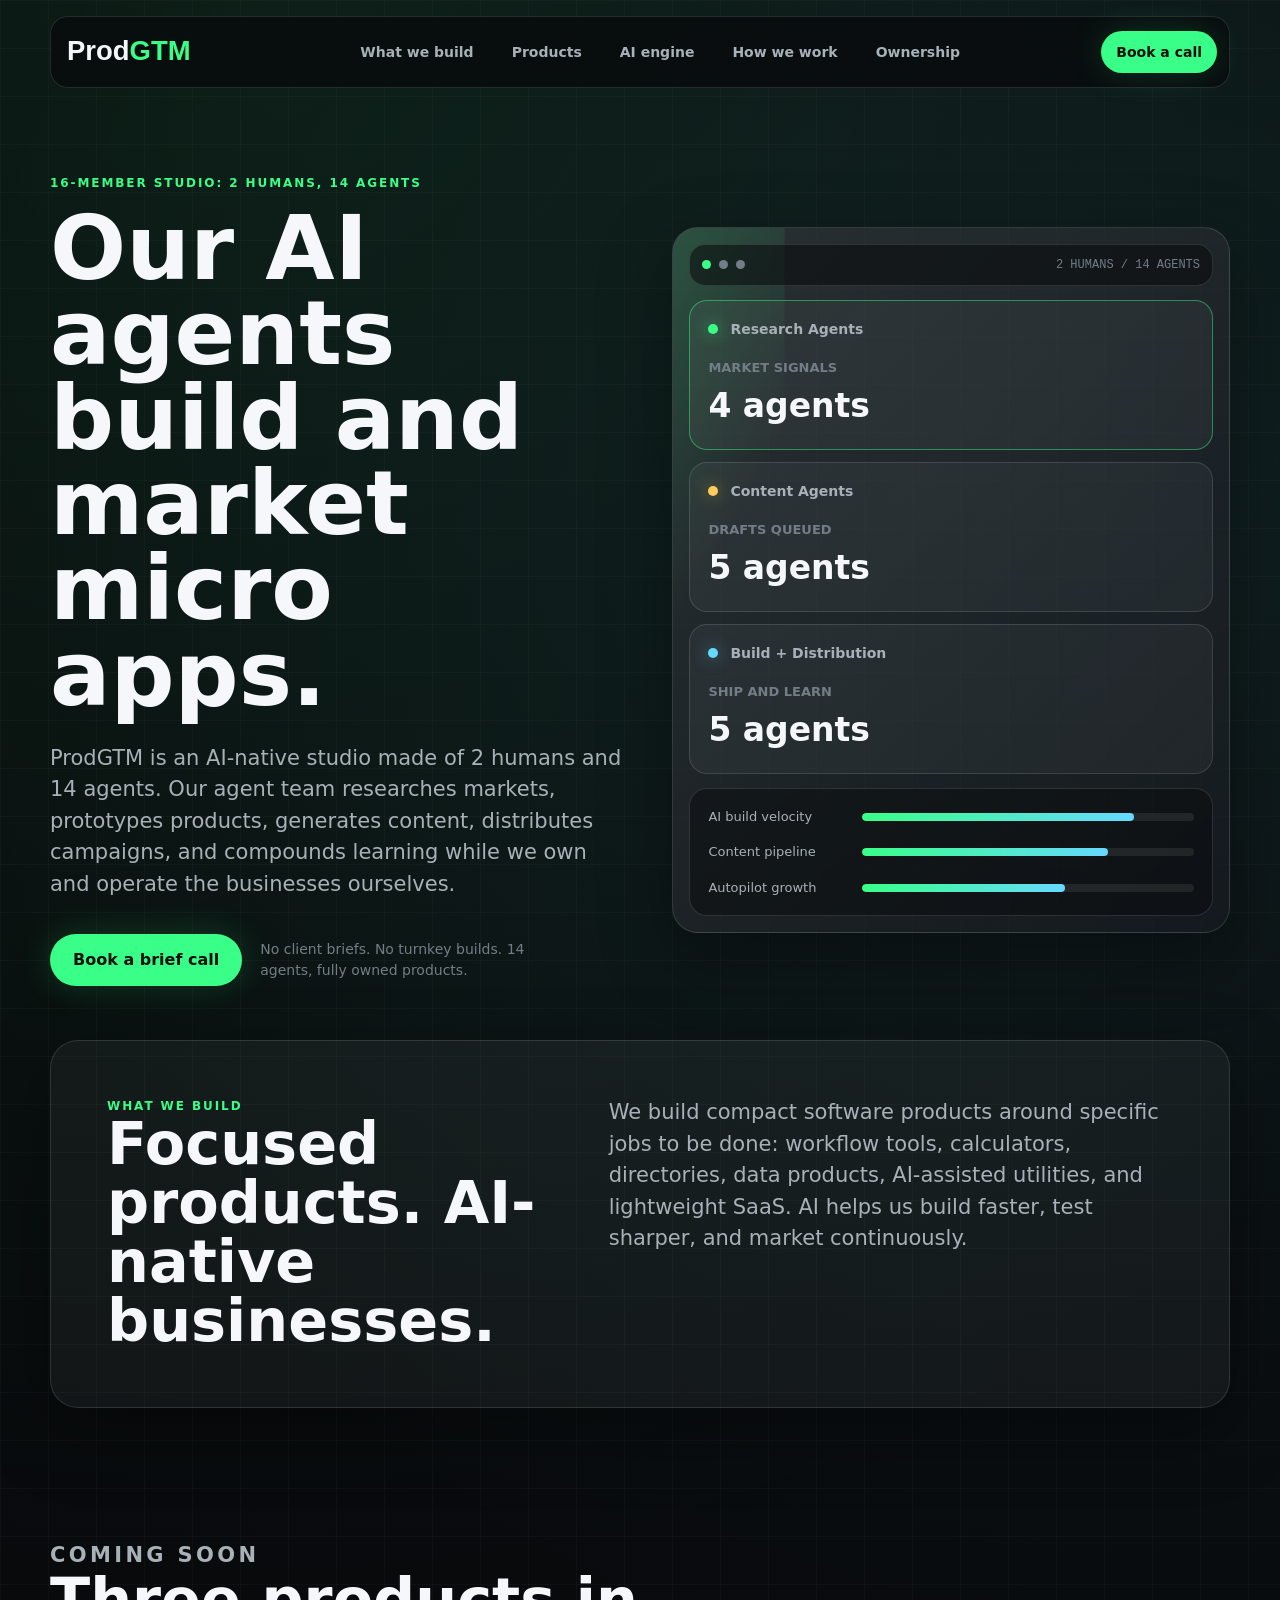
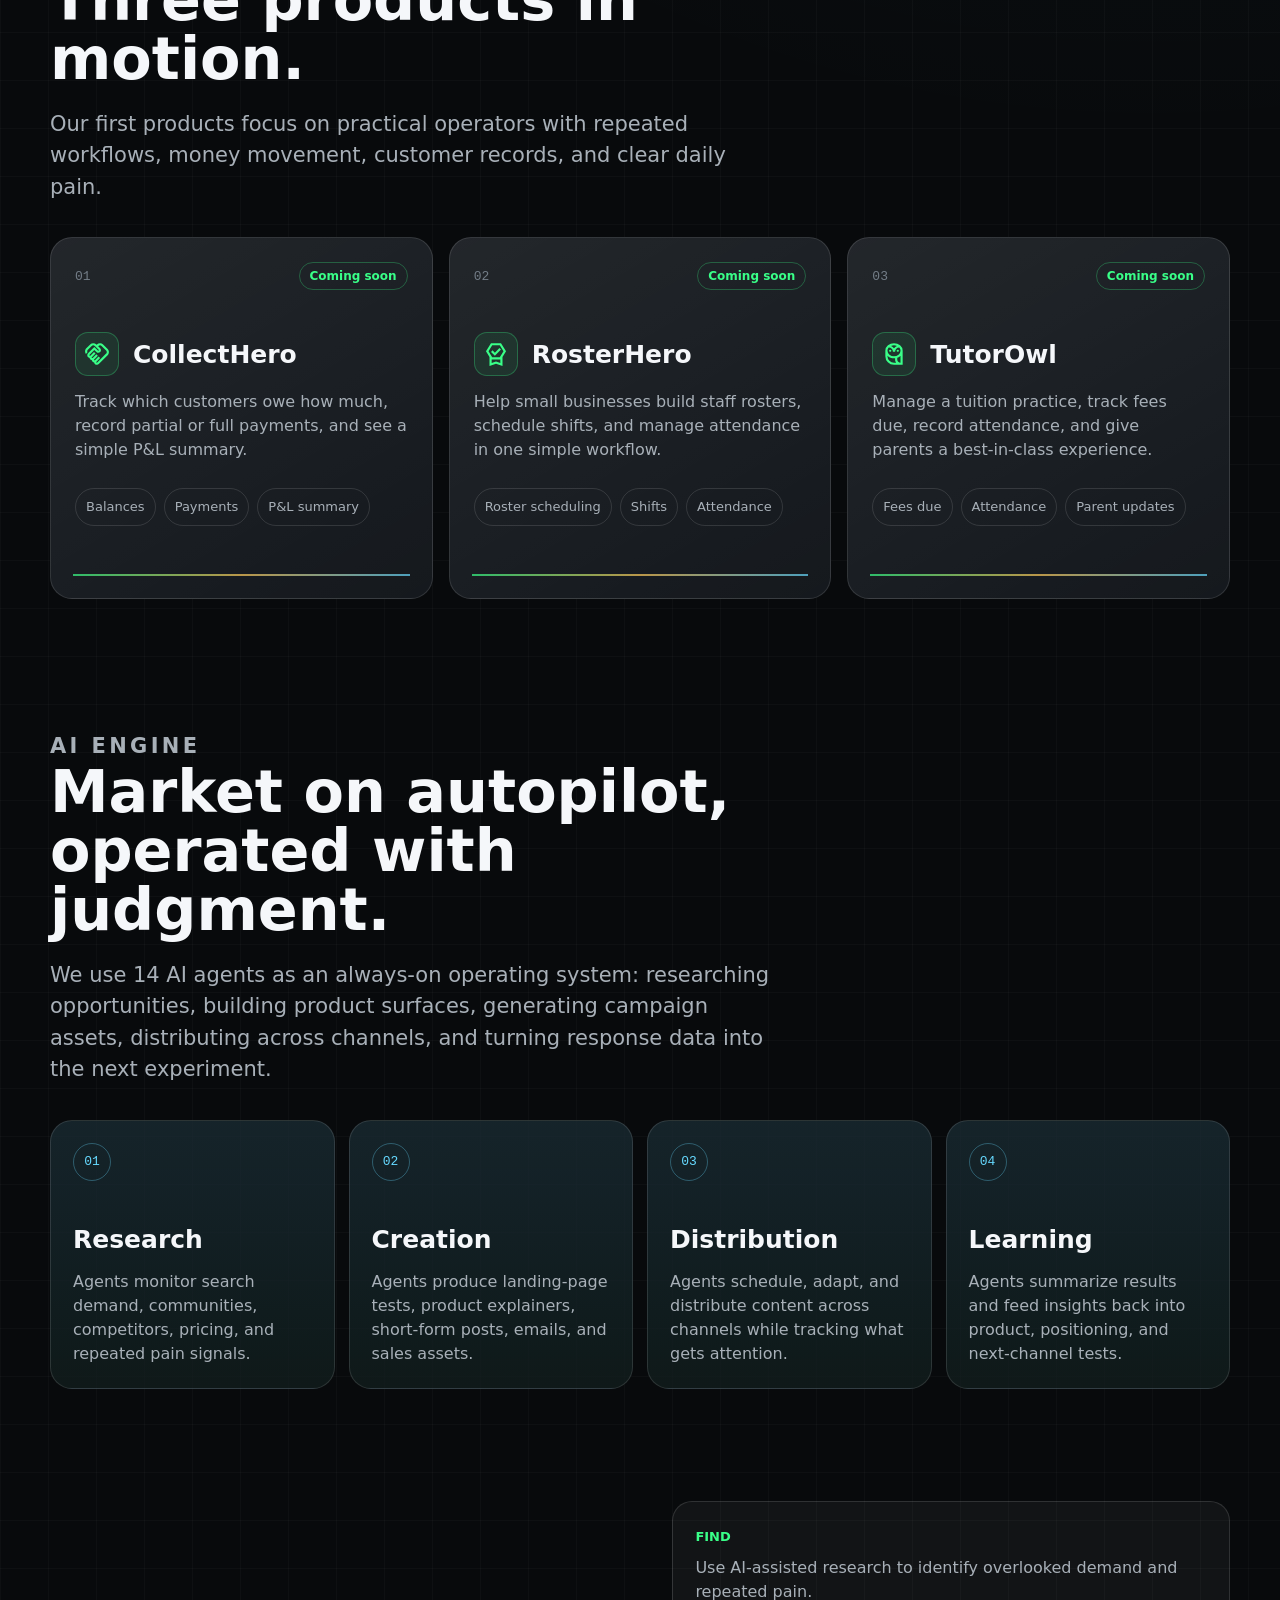
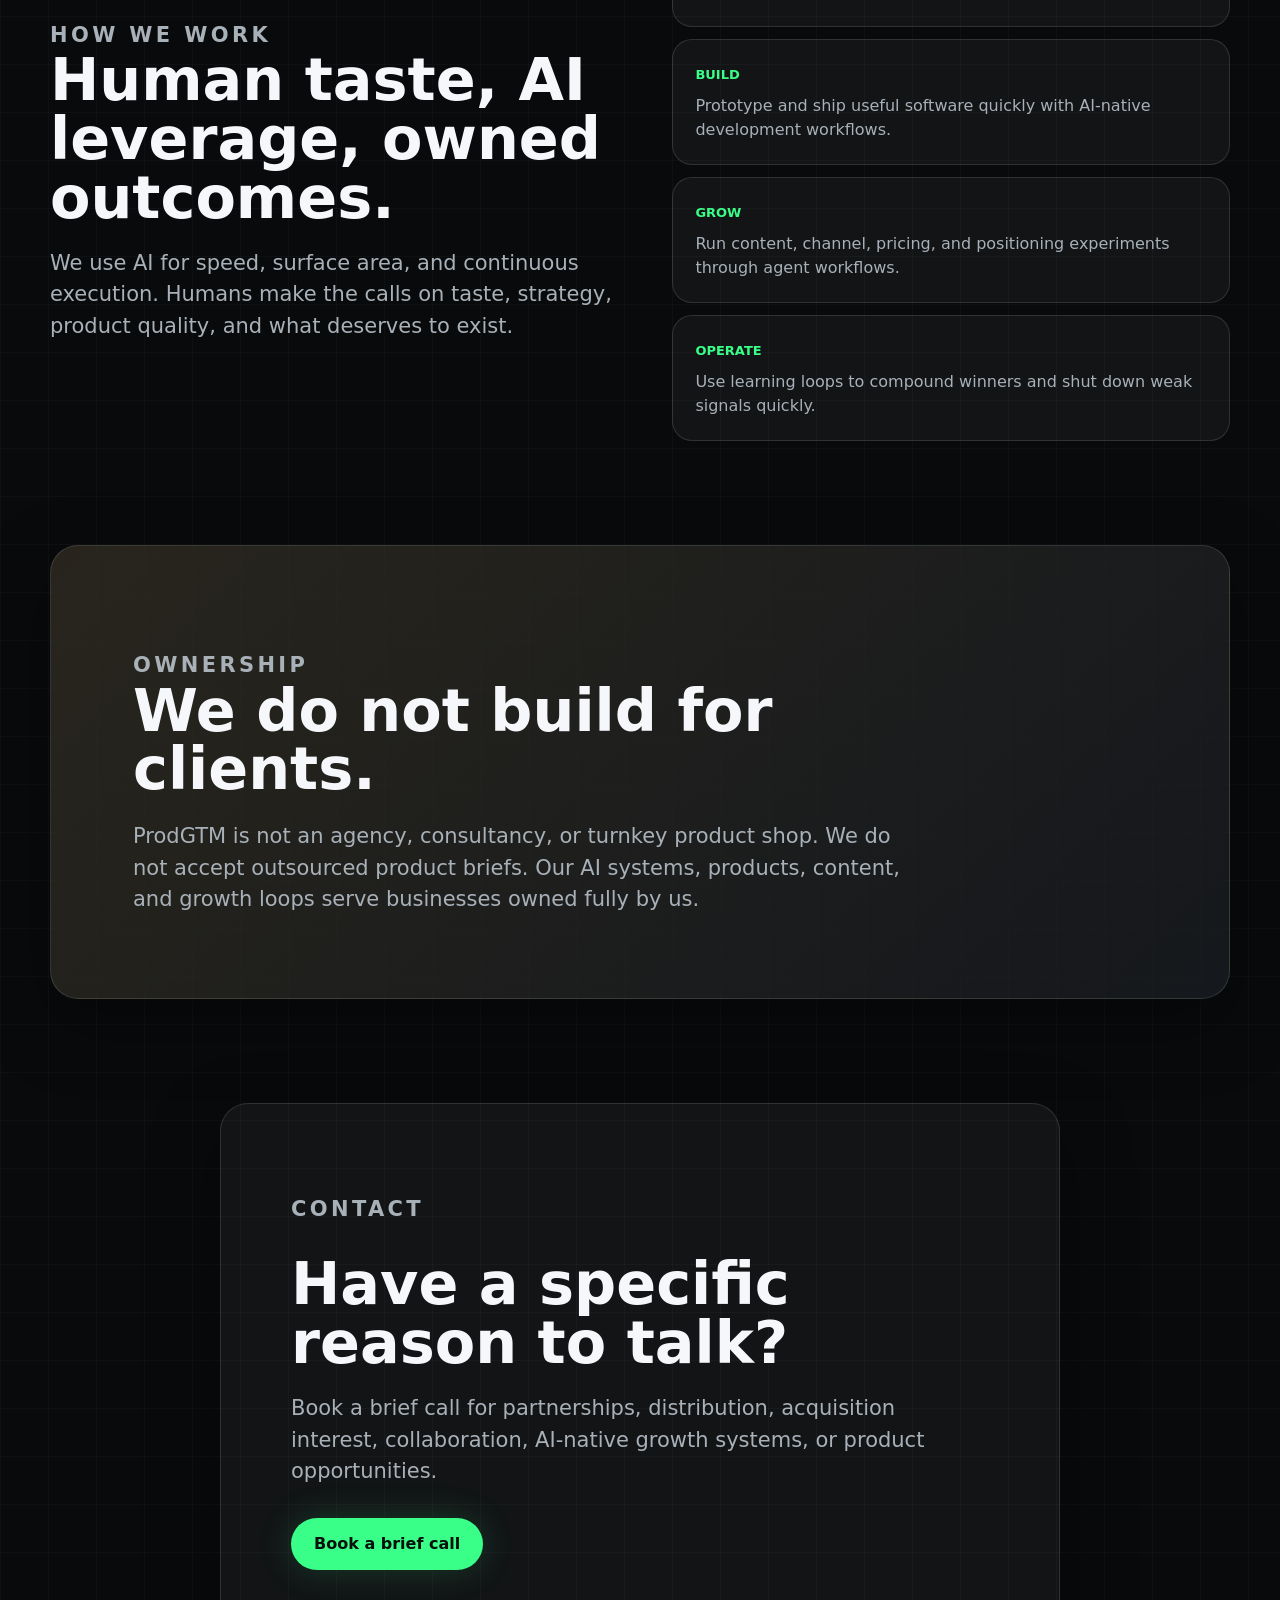
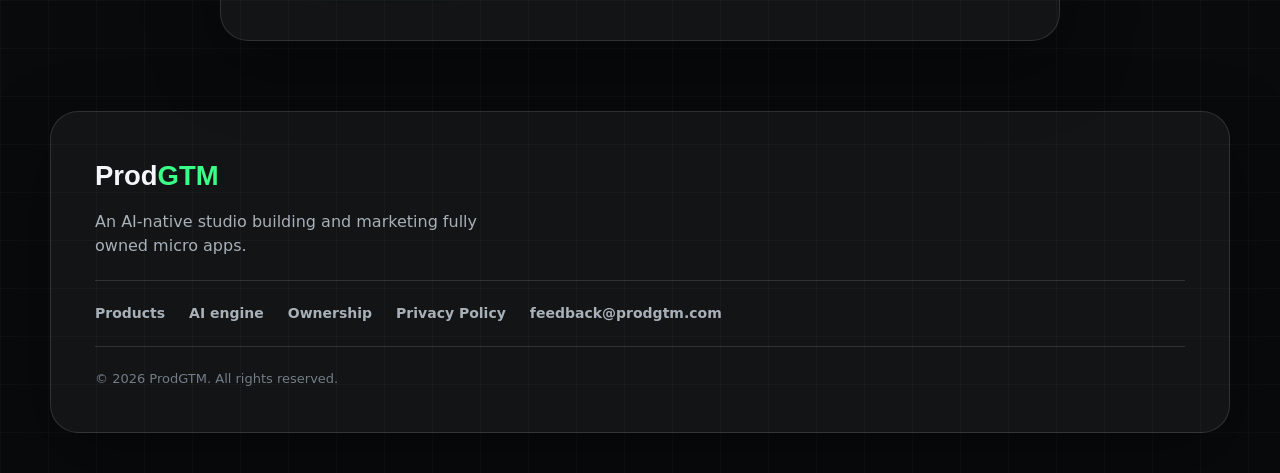
==== commit b89b3dba: "Add product logo icons next to card names - Inline handshake (CollectHero), RosterHero logo.svg, and" ====
--- a/index.html
+++ b/index.html
@@ -133,7 +133,12 @@
                 <span class="product-index">01</span>
                 <span class="pill">Coming soon</span>
               </div>
-              <h3>CollectHero</h3>
+              <div class="product-name">
+                <span class="product-logo" aria-hidden="true">
+                  <svg xmlns="http://www.w3.org/2000/svg" viewBox="0 -960 960 960" fill="currentColor"><path d="M475-160q4 0 8-2t6-4l328-328q12-12 17.5-27t5.5-30q0-16-5.5-30.5T817-607L647-777q-11-12-25.5-17.5T591-800q-15 0-30 5.5T534-777l-11 11 74 75q15 14 22 32t7 38q0 42-28.5 70.5T527-522q-20 0-38.5-7T456-550l-75-74-175 175q-3 3-4.5 6.5T200-435q0 8 6 14.5t14 6.5q4 0 8-2t6-4l136-136 56 56-135 136q-3 3-4.5 6.5T285-350q0 8 6 14t14 6q4 0 8-2t6-4l136-135 56 56-135 136q-3 2-4.5 6t-1.5 8q0 8 6 14t14 6q4 0 7.5-1.5t6.5-4.5l136-135 56 56-136 136q-3 3-4.5 6.5T454-180q0 8 6.5 14t14.5 6Zm-1 80q-37 0-65.5-24.5T375-166q-34-5-57-28t-28-57q-34-5-56.5-28.5T206-336q-38-5-62-33t-24-66q0-20 7.5-38.5T149-506l232-231 131 131q2 3 6 4.5t8 1.5q9 0 15-5.5t6-14.5q0-4-1.5-8t-4.5-6L398-777q-11-12-25.5-17.5T342-800q-15 0-30 5.5T285-777L144-635q-9 9-15 21t-8 24q-2 12 0 24.5t8 23.5l-58 58q-17-23-25-50.5T40-590q2-28 14-54.5T87-692l141-141q24-23 53.5-35t60.5-12q31 0 60.5 12t52.5 35l11 11 11-11q24-23 53.5-35t60.5-12q31 0 60.5 12t52.5 35l169 169q23 23 35 53t12 61q0 31-12 60.5T873-437L545-110q-14 14-32.5 22T474-80Zm-99-560Z"/></svg>
+                </span>
+                <h3>CollectHero</h3>
+              </div>
               <p>
                 Track which customers owe how much, record partial or full payments,
                 and see a simple P&L summary.
@@ -150,7 +155,12 @@
                 <span class="product-index">02</span>
                 <span class="pill">Coming soon</span>
               </div>
-              <h3>RosterHero</h3>
+              <div class="product-name">
+                <span class="product-logo" aria-hidden="true">
+                  <svg xmlns="http://www.w3.org/2000/svg" viewBox="0 -960 960 960" fill="currentColor"><path d="M240-40v-329L110-580l185-300h370l185 300-130 211v329l-240-80-240 80Zm80-111 160-53 160 53v-129H320v129Zm20-649L204-580l136 220h280l136-220-136-220H340Zm98 383L296-558l57-57 85 85 169-170 57 56-226 227ZM320-280h320-320Z"/></svg>
+                </span>
+                <h3>RosterHero</h3>
+              </div>
               <p>
                 Help small businesses build staff rosters, schedule shifts,
                 and manage attendance in one simple workflow.
@@ -167,7 +177,12 @@
                 <span class="product-index">03</span>
                 <span class="pill">Coming soon</span>
               </div>
-              <h3>TutorOwl</h3>
+              <div class="product-name">
+                <span class="product-logo" aria-hidden="true">
+                  <svg xmlns="http://www.w3.org/2000/svg" viewBox="0 -960 960 960" fill="currentColor"><path d="M480-80q-134 0-227-93t-93-227v-200q0-122 96-201t224-79q128 0 224 79t96 201v520H480Zm0-80h80q-19-25-29.5-55.5T520-280v-42q-10 1-20 1.5t-20 .5q-67 0-129.5-23.5T240-415v15q0 100 70 170t170 70Zm120-120q0 50 35 85t85 35v-255q-26 26-56 44.5T600-340v60ZM440-560q0-66-45-111t-109-48q-22 24-34 54t-12 65q0 89 72.5 144.5T480-400q95 0 167.5-55.5T720-600q0-35-12-65.5T674-720q-64 2-109 48t-45 112h-80Zm-128.5-11.5Q300-583 300-600t11.5-28.5Q323-640 340-640t28.5 11.5Q380-617 380-600t-11.5 28.5Q357-560 340-560t-28.5-11.5Zm280 0Q580-583 580-600t11.5-28.5Q603-640 620-640t28.5 11.5Q660-617 660-600t-11.5 28.5Q637-560 620-560t-28.5-11.5ZM370-778q34 14 62 37t48 52q20-29 47.5-52t61.5-37q-25-11-52.5-16.5T480-800q-29 0-56.5 5.5T370-778Zm430 618H520h280Zm-320 0q-100 0-170-70t-70-170q0 100 70 170t170 70h80-80Zm120-120q0 50 35 85t85 35q-50 0-85-35t-35-85ZM480-689Z"/></svg>
+                </span>
+                <h3>TutorOwl</h3>
+              </div>
               <p>
                 Manage a tuition practice, track fees due, record attendance,
                 and give parents a best-in-class experience.
--- a/styles.css
+++ b/styles.css
@@ -469,8 +469,34 @@
   font-weight: 760;
 }
 
+.product-name {
+  display: flex;
+  align-items: center;
+  gap: 14px;
+  margin-top: 42px;
+}
+
+.product-logo {
+  display: inline-flex;
+  align-items: center;
+  justify-content: center;
+  flex-shrink: 0;
+  width: 44px;
+  height: 44px;
+  border-radius: 13px;
+  border: 1px solid rgba(57, 255, 136, 0.28);
+  background: rgba(57, 255, 136, 0.08);
+  color: var(--green);
+}
+
+.product-logo svg {
+  display: block;
+  width: 26px;
+  height: 26px;
+}
+
 .product-card h3 {
-  margin-top: 42px;
+  margin: 0;
 }
 
 .product-card p {
